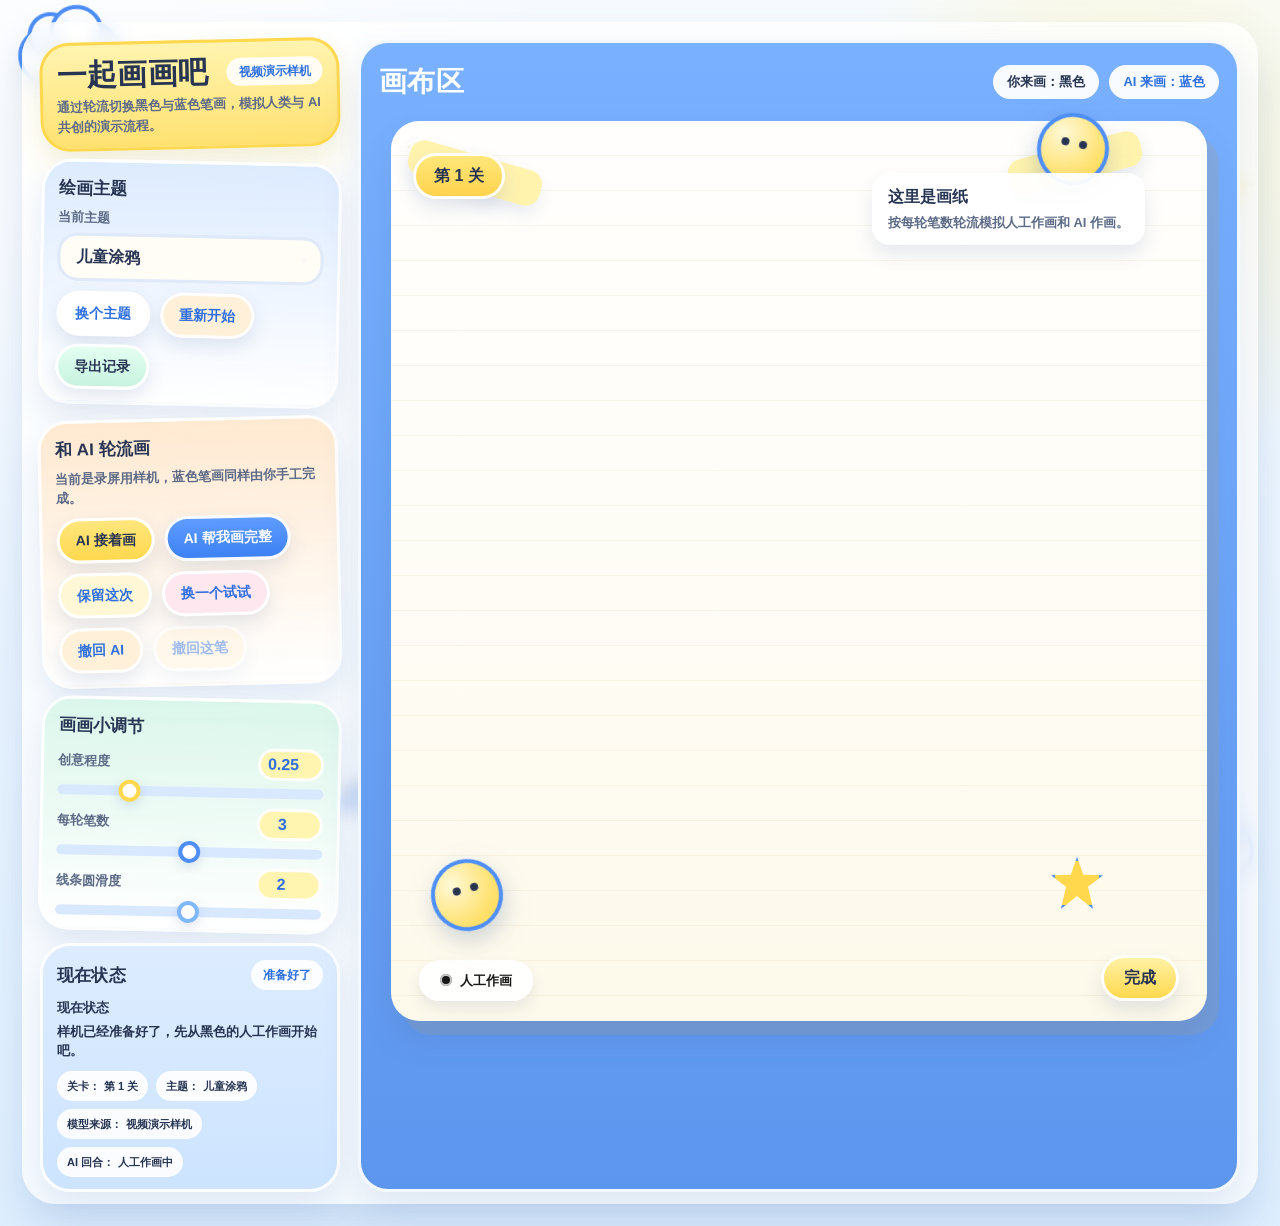
==== index.html @ 6342ae4b "Prepare video demo prototype for Render deploy" ====
<!-- Copyright 2018 Google Inc. All Rights Reserved.
Licensed under the Apache License, Version 2.0 (the "License");
you may not use this file except in compliance with the License.
You may obtain a copy of the License at
    http://www.apache.org/licenses/LICENSE-2.0
Unless required by applicable law or agreed to in writing, software
distributed under the License is distributed on an "AS IS" BASIS,
WITHOUT WARRANTIES OR CONDITIONS OF ANY KIND, either express or implied.
See the License for the specific language governing permissions and
limitations under the License.
==============================================================================-->
<!DOCTYPE html>
<html>
  <head>
    <meta charset="utf-8">
    <meta http-equiv="X-UA-Compatible" content="IE=edge,chrome=1">
    <meta name="viewport" content="width=device-width, minimum-scale=1.0, initial-scale=1, user-scalable=yes">
    <meta http-equiv="Cache-Control" content="no-cache, no-store, must-revalidate">
    <meta http-equiv="Pragma" content="no-cache">
    <meta http-equiv="Expires" content="0">
    <link rel="stylesheet" href="./style.css?v=20260616-4">
    <title>一起画画吧</title>
  </head>
  <body>
    <div class="page-decor decor-cloud decor-cloud-left"></div>
    <div class="page-decor decor-cloud decor-cloud-right"></div>
    <div class="page-decor decor-star decor-star-top"></div>
    <div class="page-decor decor-star decor-star-right"></div>
    <div class="page-decor decor-rainbow"></div>
    <div class="page-decor decor-crayon"></div>

    <div class="app-shell">
      <aside class="sidebar">
        <section class="card hero-card tilt-left">
          <div class="hero-card-top">
            <h1>一起画画吧</h1>
            <span class="hero-pill">视频演示样机</span>
          </div>
          <p>通过轮流切换黑色与蓝色笔画，模拟人类与 AI 共创的演示流程。</p>
        </section>

        <section class="card panel-card panel-blue tilt-right">
          <h2>绘画主题</h2>
          <label class="control-group control-block">
            <span class="control-label">当前主题</span>
            <div class="select-shell">
              <select id="selectModels"></select>
            </div>
          </label>
          <div class="button-row">
            <button id="btnRandom">换个主题</button>
            <button id="btnClear">重新开始</button>
          </div>
          <div class="button-row button-row-single">
            <button id="btnExport">导出记录</button>
          </div>
        </section>

        <section class="card panel-card panel-peach tilt-left">
          <h2>和 AI 轮流画</h2>
          <p class="panel-help">当前是录屏用样机，蓝色笔画同样由你手工完成。</p>
          <div class="button-row">
            <button id="btnGenerateAI">AI 接着画</button>
            <button id="btnGenerateFullAI">AI 帮我画完整</button>
          </div>
          <div class="button-row">
            <button id="btnKeepAI">保留这次</button>
            <button id="btnRetryAI">换一个试试</button>
          </div>
          <div class="button-row">
            <button id="btnUndoAI">撤回 AI</button>
            <button id="btnUndoUser">撤回这笔</button>
          </div>
        </section>

        <section class="card panel-card panel-mint tilt-right">
          <h2>画画小调节</h2>
          <div class="controls slider-stack">
            <label class="control-group control-slider">
              <div class="slider-head">
                <span class="control-label">创意程度</span>
                <input id="valueTemperature" type="number" min="0" max="1" step="0.05">
              </div>
              <input id="inputTemperature" type="range" min="0" max="1" step="0.05">
            </label>

            <label class="control-group control-slider">
              <div class="slider-head">
                <span class="control-label">每轮笔数</span>
                <input id="valueAIStrokeCount" type="number" min="1" max="5" step="1">
              </div>
              <input id="inputAIStrokeCount" type="range" min="1" max="5" step="1">
            </label>

            <label class="control-group control-slider">
              <div class="slider-head">
                <span class="control-label">线条圆滑度</span>
                <input id="valueSmoothingLevel" type="number" min="0" max="4" step="1">
              </div>
              <input id="inputSmoothingLevel" type="range" min="0" max="4" step="1">
            </label>
          </div>
        </section>

        <section class="card status-panel">
          <div class="status-top">
            <h2>现在状态</h2>
            <span class="status-badge" id="textLastAction">准备好了</span>
          </div>
          <div class="status-main">
            <div class="status-item">
              <strong>现在状态</strong>
              <span id="textStatusMessage">-</span>
            </div>
            <div class="status-tags">
              <div class="status-tag"><strong>关卡：</strong><span id="textLevelValue">第 1 关</span></div>
              <div class="status-tag"><strong>主题：</strong><span id="textModelName">-</span></div>
              <div class="status-tag"><strong>模型来源：</strong><span id="textModelSource">-</span></div>
              <div class="status-tag"><strong>AI 回合：</strong><span id="textRoundStatus">-</span></div>
            </div>
          </div>
        </section>
      </aside>

      <main class="stage">
        <div class="stage-card">
          <div class="stage-header">
            <h2>画布区</h2>
            <div class="legend-pills">
              <span class="legend-pill legend-user">你来画：黑色</span>
              <span class="legend-pill legend-ai">AI 来画：蓝色</span>
            </div>
          </div>

          <div class="sketch-board">
            <div class="paper-tape paper-tape-left"></div>
            <div class="paper-tape paper-tape-right"></div>
            <div class="level-badge" id="textBoardLevel">第 1 关</div>
            <div class="board-note">
              <strong>这里是画纸</strong>
              <span>按每轮笔数轮流模拟人工作画和 AI 作画。</span>
            </div>
            <div class="board-smile board-smile-top"></div>
            <div class="board-smile board-smile-bottom"></div>
            <div class="board-star board-star-bottom"></div>
            <div id="sketch">
              <canvas id="drawCanvas"></canvas>
              <div class="role-sticker role-human" id="roleSticker">人工作画</div>
              <button class="finish-sticker" id="btnFinish" type="button">完成</button>
              <div class="level-modal" id="levelModal" hidden>
                <div class="level-modal-backdrop" data-close-modal="true"></div>
                <div class="level-modal-card" role="dialog" aria-modal="true" aria-labelledby="levelModalTitle">
                  <div class="modal-star"></div>
                  <p class="level-modal-kicker">太棒啦</p>
                  <h3 id="levelModalTitle">可以进入下一关</h3>
                  <p class="level-modal-copy">这一关的共创演示已经完成，准备开启下一张画纸吧。</p>
                  <div class="level-modal-actions">
                    <button class="modal-secondary" id="btnCloseModal" type="button">再看一眼</button>
                    <button class="modal-primary" id="btnNextLevel" type="button">进入下一关</button>
                  </div>
                </div>
              </div>
            </div>
          </div>
        </div>
      </main>
    </div>
  </body>
  <script src="ui-demo.js"></script>
</html>
---- style.css ----
* {
  box-sizing: border-box;
}

:root {
  --bg-top: #f7fbff;
  --bg-bottom: #dff0ff;
  --ink: #273452;
  --muted: #5d6b87;
  --blue: #4d8ef7;
  --blue-deep: #2e6fde;
  --blue-soft: #dbeaff;
  --yellow: #ffd84e;
  --yellow-deep: #f7c52d;
  --yellow-soft: #fff4b7;
  --mint: #d9f6ea;
  --peach: #ffe7cd;
  --pink: #ffd9ef;
  --paper: #fffdf3;
  --paper-line: rgba(199, 171, 114, 0.16);
  --paper-dot: rgba(199, 171, 114, 0.18);
  --white: #ffffff;
  --shadow-soft: 0 18px 36px rgba(73, 104, 169, 0.14);
  --shadow-card: 0 14px 30px rgba(80, 110, 176, 0.14);
  --shadow-button: 0 8px 18px rgba(74, 99, 149, 0.14);
}

html,
body {
  min-height: 100%;
}

body {
  margin: 0;
  padding: 22px;
  overflow-x: hidden;
  color: var(--ink);
  background:
    radial-gradient(circle at 10% 10%, rgba(255, 255, 255, 0.9) 0%, transparent 28%),
    radial-gradient(circle at 88% 14%, rgba(255, 245, 189, 0.7) 0%, transparent 20%),
    linear-gradient(180deg, var(--bg-top) 0%, var(--bg-bottom) 100%);
  font: 400 16px/1.5 "Microsoft YaHei", "Noto Sans SC", "PingFang SC", "Segoe UI", sans-serif;
  -webkit-font-smoothing: antialiased;
  overscroll-behavior: none;
}

button,
select,
input {
  font: inherit;
}

button,
select,
input,
.role-sticker,
.finish-sticker {
  touch-action: manipulation;
}

.page-decor {
  position: fixed;
  z-index: 0;
  pointer-events: none;
}

.decor-cloud {
  width: 102px;
  height: 58px;
  border: 4px solid var(--blue);
  border-radius: 999px;
  background: rgba(255, 255, 255, 0.95);
  box-shadow: 0 12px 22px rgba(80, 110, 176, 0.1);
}

.decor-cloud::before,
.decor-cloud::after {
  content: "";
  position: absolute;
  border-radius: 999px;
  border: 4px solid var(--blue);
  background: rgba(255, 255, 255, 0.95);
}

.decor-cloud::before {
  left: 8px;
  top: -18px;
  width: 38px;
  height: 38px;
}

.decor-cloud::after {
  right: 10px;
  top: -22px;
  width: 46px;
  height: 46px;
}

.decor-cloud-left {
  top: 24px;
  left: 18px;
  transform: rotate(-7deg);
}

.decor-cloud-right {
  right: 26px;
  bottom: 24px;
  transform: rotate(9deg);
}

.decor-star,
.board-star {
  width: 52px;
  height: 52px;
  border: 4px solid var(--blue);
  background: var(--yellow);
  clip-path: polygon(50% 0%, 62% 34%, 100% 35%, 71% 57%, 81% 100%, 50% 75%, 19% 100%, 29% 57%, 0% 35%, 38% 34%);
}

.decor-star-top {
  top: 110px;
  left: 430px;
  transform: rotate(-12deg);
}

.decor-star-right {
  top: 160px;
  right: 28px;
  transform: rotate(14deg);
}

.decor-rainbow {
  right: 116px;
  bottom: 36px;
  width: 90px;
  height: 46px;
  border-top: 9px solid var(--blue);
  border-left: 9px solid transparent;
  border-right: 9px solid transparent;
  border-radius: 90px 90px 0 0;
}

.decor-rainbow::before,
.decor-rainbow::after {
  content: "";
  position: absolute;
  border-radius: 90px 90px 0 0;
}

.decor-rainbow::before {
  top: 8px;
  left: 8px;
  right: 8px;
  height: 24px;
  border-top: 9px solid var(--yellow);
}

.decor-rainbow::after {
  top: 18px;
  left: 18px;
  right: 18px;
  height: 16px;
  border-top: 9px solid #ffb7d8;
}

.decor-crayon {
  left: 340px;
  bottom: 98px;
  width: 104px;
  height: 30px;
  border: 3px solid var(--ink);
  border-radius: 18px;
  background: linear-gradient(90deg, #4d8ef7 0 76%, #86b4ff 76% 100%);
  transform: rotate(-16deg);
}

.decor-crayon::before {
  content: "";
  position: absolute;
  left: -18px;
  top: 4px;
  border-top: 11px solid transparent;
  border-bottom: 11px solid transparent;
  border-right: 18px solid var(--blue);
}

.decor-crayon::after {
  content: "";
  position: absolute;
  right: 14px;
  top: 4px;
  bottom: 4px;
  width: 16px;
  border-left: 3px solid rgba(255, 255, 255, 0.5);
  border-right: 3px solid rgba(255, 255, 255, 0.5);
}

.app-shell {
  position: relative;
  z-index: 1;
  display: flex;
  gap: 18px;
  align-items: stretch;
  max-width: 1600px;
  margin: 0 auto;
  padding: 18px 18px 12px;
  border-radius: 34px;
  background: rgba(255, 255, 255, 0.74);
  box-shadow: 0 24px 48px rgba(75, 108, 175, 0.16);
  backdrop-filter: blur(8px);
}

.sidebar {
  width: 300px;
  flex: 0 0 300px;
  display: flex;
  flex-direction: column;
  gap: 12px;
  align-self: stretch;
}

.stage {
  flex: 1 1 auto;
  min-width: 0;
  display: flex;
  align-self: stretch;
}

.card,
.stage-card {
  position: relative;
  overflow: visible;
  border-radius: 30px;
  border: 3px solid rgba(255, 255, 255, 0.92);
  box-shadow: var(--shadow-card);
}

.card {
  padding: 14px 14px 12px;
}

.tilt-left {
  transform: rotate(-1.3deg);
}

.tilt-right {
  transform: rotate(1.2deg);
}

.hero-card {
  background: linear-gradient(180deg, #fff4b0 0%, #ffe170 100%);
  border-color: rgba(255, 216, 78, 0.96);
  box-shadow:
    0 18px 34px rgba(255, 216, 78, 0.2),
    0 8px 18px rgba(77, 142, 247, 0.08);
}

.hero-card-top {
  display: flex;
  align-items: center;
  justify-content: space-between;
  gap: 12px;
}

.hero-card h1,
.panel-card h2,
.status-panel h2,
.stage-header h2 {
  margin: 0;
  font-weight: 900;
  letter-spacing: 0.01em;
}

.hero-card h1 {
  font-size: 30px;
  line-height: 1.08;
}

.hero-card p,
.panel-help {
  margin: 6px 0 0;
  color: var(--muted);
  font-weight: 700;
  font-size: 13px;
}

.hero-pill,
.status-badge,
.legend-pill,
.board-footer-pill,
.status-tag {
  display: inline-flex;
  align-items: center;
  justify-content: center;
  border-radius: 999px;
  font-weight: 800;
}

.hero-pill {
  min-height: 28px;
  padding: 4px 12px;
  background: rgba(255, 255, 255, 0.88);
  color: var(--blue-deep);
  font-size: 12px;
}

.panel-card {
  background: rgba(255, 255, 255, 0.97);
}

.panel-blue {
  background: linear-gradient(180deg, rgba(219, 234, 255, 0.95) 0%, rgba(255, 255, 255, 0.96) 100%);
}

.panel-peach {
  background: linear-gradient(180deg, rgba(255, 231, 205, 0.92) 0%, rgba(255, 255, 255, 0.97) 100%);
}

.panel-mint {
  background: linear-gradient(180deg, rgba(217, 246, 234, 0.94) 0%, rgba(255, 255, 255, 0.97) 100%);
}

.panel-card h2,
.status-panel h2 {
  font-size: 17px;
}

.control-group {
  display: flex;
  flex-direction: column;
  gap: 6px;
}

.control-block {
  margin-top: 6px;
}

.control-label {
  color: var(--muted);
  font-size: 13px;
  font-weight: 800;
}

.select-shell {
  position: relative;
}

.select-shell::after {
  content: "▾";
  position: absolute;
  right: 16px;
  top: 50%;
  transform: translateY(-50%);
  color: var(--blue-deep);
  font-size: 14px;
  font-weight: 900;
  pointer-events: none;
}

.sidebar button,
.sidebar select,
.sidebar input,
.sidebar label {
  position: relative;
  z-index: 2;
}

select {
  width: 100%;
  height: 48px;
  padding: 0 44px 0 16px;
  border: 3px solid rgba(77, 142, 247, 0.18);
  border-radius: 20px;
  outline: none;
  appearance: none;
  background: rgba(255, 253, 246, 0.98);
  color: var(--ink);
  font-weight: 800;
}

.button-row {
  display: flex;
  flex-wrap: wrap;
  gap: 10px;
  margin-top: 10px;
}

.button-row-single {
  margin-top: 8px;
}

button {
  min-height: 42px;
  padding: 9px 16px;
  border: 3px solid rgba(255, 255, 255, 0.96);
  border-radius: 999px;
  background: var(--white);
  color: var(--blue-deep);
  font-size: 14px;
  font-weight: 900;
  cursor: pointer;
  box-shadow: var(--shadow-button);
  transition: transform 0.14s ease, box-shadow 0.14s ease, background 0.14s ease;
}

button:hover:not([disabled]) {
  transform: translateY(-2px) scale(1.015);
}

button:active:not([disabled]) {
  transform: translateY(1px) scale(0.995);
}

button[disabled] {
  opacity: 0.46;
  cursor: not-allowed;
}

#btnGenerateAI {
  background: linear-gradient(180deg, #ffe67d 0%, #ffd84e 100%);
  color: var(--ink);
}

#btnGenerateFullAI {
  background: linear-gradient(180deg, #5f9cff 0%, #3d81f3 100%);
  color: var(--white);
}

#btnKeepAI {
  background: #fff7d5;
}

#btnRetryAI {
  background: #ffe7ef;
}

#btnUndoAI,
#btnUndoUser,
#btnClear {
  background: #fff1d9;
}

#btnExport {
  background: linear-gradient(180deg, #e3fff1 0%, #c8f2df 100%);
  color: var(--ink);
}

.slider-stack {
  display: flex;
  flex-direction: column;
  gap: 10px;
  margin-top: 6px;
}

.control-slider {
  gap: 8px;
}

.slider-head {
  display: flex;
  align-items: center;
  justify-content: space-between;
  gap: 10px;
}

.slider-head input[type="number"] {
  width: 66px;
  height: 32px;
  border: 3px solid rgba(255, 255, 255, 0.95);
  border-radius: 999px;
  background: #fff4b0;
  color: var(--blue-deep);
  text-align: center;
  font-weight: 900;
  outline: none;
}

input[type="range"] {
  width: 100%;
  height: 10px;
  margin: 0;
  outline: none;
  appearance: none;
  border-radius: 999px;
  background: #d8e9ff;
}

input[type="range"]::-webkit-slider-thumb {
  appearance: none;
  width: 22px;
  height: 22px;
  border: 4px solid var(--yellow);
  border-radius: 50%;
  background: var(--white);
  box-shadow: 0 4px 12px rgba(75, 102, 159, 0.18);
}

#inputAIStrokeCount::-webkit-slider-thumb {
  border-color: var(--blue);
}

#inputSmoothingLevel::-webkit-slider-thumb {
  border-color: #7fb8ff;
}

.status-panel {
  flex: 1 1 auto;
  display: flex;
  flex-direction: column;
  justify-content: flex-start;
  background: linear-gradient(180deg, #ddecff 0%, #cde4ff 100%);
}

.status-panel.card {
  margin-top: auto;
}

.status-top {
  display: flex;
  align-items: center;
  justify-content: space-between;
  gap: 8px;
}

.status-badge {
  min-height: 30px;
  padding: 5px 12px;
  background: rgba(255, 255, 255, 0.9);
  color: var(--blue-deep);
  font-size: 12px;
}

.status-main {
  margin-top: 8px;
}

.status-item {
  display: flex;
  flex-direction: column;
  gap: 4px;
  font-size: 13px;
}

.status-item span {
  font-weight: 800;
}

.status-tags {
  display: flex;
  flex-wrap: wrap;
  gap: 8px;
  margin-top: 10px;
}

.status-tag {
  min-height: 30px;
  padding: 6px 10px;
  gap: 4px;
  background: rgba(255, 255, 255, 0.9);
  font-size: 11px;
  color: var(--ink);
}

.stage-card {
  flex: 1 1 auto;
  height: 100%;
  min-height: 0;
  padding: 18px 18px 16px;
  background: linear-gradient(180deg, #79b0ff 0%, #5d96ee 100%);
  box-shadow: var(--shadow-soft);
}

.stage-header {
  display: flex;
  align-items: center;
  justify-content: space-between;
  gap: 16px;
  margin-bottom: 10px;
  color: var(--white);
}

.stage-header h2 {
  font-size: 28px;
}

.legend-pills {
  display: flex;
  flex-wrap: wrap;
  justify-content: flex-end;
  gap: 10px;
}

.legend-pill {
  min-height: 34px;
  padding: 7px 14px;
  background: rgba(255, 255, 255, 0.95);
  color: var(--ink);
  font-size: 13px;
}

.legend-ai {
  color: var(--blue-deep);
}

.sketch-board {
  position: relative;
  min-height: 0;
  border-radius: 30px;
}

.paper-tape {
  position: absolute;
  z-index: 3;
  width: 136px;
  height: 36px;
  border-radius: 14px;
  background: rgba(255, 242, 168, 0.92);
  box-shadow: 0 8px 16px rgba(75, 102, 159, 0.12);
}

.paper-tape-left {
  left: 28px;
  top: 34px;
  transform: rotate(16deg);
}

.paper-tape-right {
  right: 76px;
  top: 24px;
  transform: rotate(-15deg);
}

.board-note {
  position: absolute;
  top: 52px;
  right: 74px;
  z-index: 4;
  display: flex;
  flex-direction: column;
  gap: 4px;
  padding: 12px 16px;
  border-radius: 18px;
  background: rgba(255, 255, 255, 0.94);
  box-shadow: 0 10px 18px rgba(71, 96, 149, 0.13);
}

.board-note strong {
  font-size: 16px;
}

.board-note span {
  color: var(--muted);
  font-size: 13px;
  font-weight: 700;
}

.board-smile {
  position: absolute;
  z-index: 3;
  width: 72px;
  height: 72px;
  border: 4px solid var(--blue);
  border-radius: 50%;
  background: radial-gradient(circle at 30% 28%, #fff9d7 0%, #ffe16f 66%, #ffd84e 100%);
  box-shadow: 0 10px 18px rgba(71, 96, 149, 0.14);
  filter: drop-shadow(0 8px 14px rgba(74, 99, 149, 0.12));
  pointer-events: none;
}

.board-smile::before,
.board-smile::after {
  content: "";
  position: absolute;
  top: 22px;
  width: 8px;
  height: 8px;
  border-radius: 50%;
  background: var(--ink);
}

.board-smile::before {
  left: 19px;
}

.board-smile::after {
  right: 19px;
}

.board-smile-top {
  top: -8px;
  right: 110px;
  transform: rotate(12deg);
}

.board-smile-bottom {
  left: 52px;
  bottom: 90px;
  transform: rotate(-15deg);
}

.board-smile-top::selection,
.board-smile-bottom::selection {
  background: transparent;
}

.board-star-bottom {
  position: absolute;
  right: 116px;
  bottom: 112px;
  z-index: 3;
  filter: drop-shadow(0 8px 14px rgba(74, 99, 149, 0.12));
}

.level-badge,
.role-sticker,
.finish-sticker,
.level-modal-kicker {
  display: inline-flex;
  align-items: center;
  justify-content: center;
  border-radius: 999px;
  font-weight: 900;
}

.level-badge {
  position: absolute;
  top: 32px;
  left: 34px;
  z-index: 4;
  min-height: 42px;
  padding: 8px 18px;
  border: 3px solid rgba(255, 255, 255, 0.96);
  background: linear-gradient(180deg, #ffe77a 0%, #ffd34d 100%);
  color: var(--ink);
  box-shadow: 0 10px 18px rgba(71, 96, 149, 0.13);
}

#sketch {
  position: relative;
  z-index: 2;
  width: calc(100% - 24px);
  max-width: 1160px;
  height: 900px;
  margin: 18px auto 0;
  overflow: hidden;
  border-radius: 28px;
  background:
    linear-gradient(180deg, rgba(255, 255, 255, 0.72) 0%, rgba(255, 255, 255, 0.5) 100%),
    linear-gradient(180deg, #fffdf7 0%, #fbf3d5 100%);
  box-shadow:
    12px 14px 0 rgba(183, 157, 107, 0.18),
    0 18px 32px rgba(74, 99, 149, 0.14);
}

#sketch::before {
  content: "";
  position: absolute;
  inset: 0;
  pointer-events: none;
  background:
    radial-gradient(circle at 18px 26px, var(--paper-dot) 0 1px, transparent 2px),
    radial-gradient(circle at 52px 46px, var(--paper-dot) 0 1px, transparent 2px),
    repeating-linear-gradient(180deg, transparent 0 34px, var(--paper-line) 34px 35px);
  opacity: 0.65;
}

#sketch canvas {
  display: block;
  width: 100% !important;
  height: 100% !important;
  border-radius: 28px;
  touch-action: none;
  -webkit-user-select: none;
  user-select: none;
  -webkit-touch-callout: none;
}

.role-sticker {
  position: absolute;
  left: 28px;
  bottom: 20px;
  z-index: 3;
  min-height: 36px;
  padding: 8px 18px;
  border: 3px solid rgba(255, 255, 255, 0.96);
  background: rgba(255, 255, 255, 0.92);
  color: var(--ink);
  font-size: 13px;
  box-shadow: 0 8px 14px rgba(71, 96, 149, 0.11);
}

.role-sticker::before {
  content: "";
  width: 12px;
  height: 12px;
  margin-right: 8px;
  border-radius: 50%;
  background: currentColor;
  box-shadow: inset 0 0 0 2px rgba(255, 255, 255, 0.76);
}

.role-human {
  background: rgba(255, 255, 255, 0.92);
  color: #171717;
}

.role-ai {
  background: rgba(225, 238, 255, 0.96);
  color: #3972ff;
}

.finish-sticker {
  position: absolute;
  right: 28px;
  bottom: 20px;
  z-index: 3;
  min-height: 44px;
  padding: 8px 20px;
  border: 3px solid rgba(255, 255, 255, 0.96);
  background: linear-gradient(180deg, #fff2a5 0%, #ffd84e 100%);
  color: var(--ink);
  font-size: 16px;
  box-shadow: 0 10px 18px rgba(71, 96, 149, 0.14);
}

.finish-sticker:hover:not([disabled]) {
  transform: translateY(-2px) rotate(-1deg);
}

.level-modal[hidden] {
  display: none;
}

.level-modal {
  position: absolute;
  inset: 0;
  z-index: 6;
}

.level-modal-backdrop {
  position: absolute;
  inset: 0;
  background: rgba(39, 52, 82, 0.22);
  backdrop-filter: blur(4px);
}

.level-modal-card {
  position: absolute;
  top: 50%;
  left: 50%;
  width: min(460px, calc(100% - 36px));
  padding: 26px 24px 22px;
  border: 4px solid rgba(255, 255, 255, 0.98);
  border-radius: 34px;
  background:
    radial-gradient(circle at top left, rgba(255, 255, 255, 0.85) 0%, transparent 28%),
    linear-gradient(180deg, #fff8cf 0%, #ffe6b7 100%);
  box-shadow: 0 28px 48px rgba(39, 52, 82, 0.24);
  transform: translate(-50%, -50%) rotate(-1deg);
  text-align: center;
}

.modal-star {
  position: absolute;
  top: -22px;
  right: 24px;
  width: 54px;
  height: 54px;
  border: 4px solid var(--blue);
  background: var(--yellow);
  clip-path: polygon(50% 0%, 62% 34%, 100% 35%, 71% 57%, 81% 100%, 50% 75%, 19% 100%, 29% 57%, 0% 35%, 38% 34%);
  transform: rotate(14deg);
}

.level-modal-kicker {
  min-height: 32px;
  padding: 4px 14px;
  margin: 0 auto 10px;
  background: rgba(255, 255, 255, 0.92);
  color: var(--blue-deep);
  font-size: 13px;
}

.level-modal-card h3 {
  margin: 0;
  font-size: 34px;
  line-height: 1.08;
}

.level-modal-copy {
  margin: 12px 0 0;
  color: var(--muted);
  font-size: 15px;
  font-weight: 700;
}

.level-modal-actions {
  display: flex;
  justify-content: center;
  gap: 12px;
  margin-top: 18px;
}

.modal-primary {
  background: linear-gradient(180deg, #5f9cff 0%, #3d81f3 100%);
  color: var(--white);
}

.modal-secondary {
  background: rgba(255, 255, 255, 0.94);
  color: var(--ink);
}

@media (pointer: coarse) {
  body {
    padding: 18px;
  }

  .app-shell {
    padding: 20px 20px 16px;
  }

  button {
    min-height: 52px;
    padding: 12px 18px;
    font-size: 16px;
  }

  select {
    height: 56px;
    padding-inline: 18px 50px;
    font-size: 16px;
  }

  .slider-head input[type="number"] {
    width: 78px;
    height: 40px;
    font-size: 16px;
  }

  input[type="range"] {
    height: 14px;
  }

  input[type="range"]::-webkit-slider-thumb {
    width: 28px;
    height: 28px;
  }

  .control-label,
  .panel-help,
  .status-item,
  .legend-pill,
  .role-sticker,
  .finish-sticker {
    font-size: 15px;
  }

  .role-sticker {
    min-height: 44px;
    padding: 10px 20px;
  }

  .finish-sticker {
    min-height: 52px;
    padding: 10px 24px;
    font-size: 18px;
  }

  .level-modal-actions button {
    min-height: 52px;
  }
}

select:focus-visible,
button:focus-visible,
input:focus-visible {
  outline: 3px solid rgba(255, 216, 78, 0.95);
  outline-offset: 2px;
}

@media (max-width: 1220px) {
  .app-shell {
    flex-direction: column;
    min-height: auto;
  }

  .sidebar {
    width: 100%;
    flex-basis: auto;
  }

  .stage-card {
    min-height: 760px;
  }

  .stage-header {
    flex-direction: column;
    align-items: flex-start;
  }

  .board-note {
    right: 30px;
  }

  #sketch {
    width: 100%;
    height: 68vw;
    max-height: 760px;
  }
}

@media (max-width: 1220px) and (min-width: 900px) and (orientation: landscape) {
  body {
    padding: 12px;
  }

  .app-shell {
    flex-direction: row;
    align-items: stretch;
    gap: 14px;
    padding: 14px;
    min-height: calc(100vh - 24px);
  }

  .sidebar {
    width: 292px;
    flex: 0 0 292px;
    gap: 10px;
  }

  .card {
    padding: 12px 12px 10px;
  }

  .hero-card h1 {
    font-size: 26px;
  }

  .panel-card h2,
  .status-panel h2 {
    font-size: 16px;
  }

  .status-tags {
    gap: 6px;
  }

  .status-tag {
    min-height: 28px;
    padding: 5px 8px;
  }

  .stage {
    min-width: 0;
  }

  .stage-card {
    min-height: 0;
    height: 100%;
    padding: 14px 14px 12px;
  }

  .stage-header {
    flex-direction: row;
    align-items: center;
    margin-bottom: 8px;
  }

  .stage-header h2 {
    font-size: 24px;
  }

  .legend-pills {
    gap: 8px;
  }

  .legend-pill {
    min-height: 30px;
    padding: 6px 12px;
    font-size: 12px;
  }

  .board-note {
    right: 26px;
    top: 46px;
    max-width: 240px;
  }

  #sketch {
    width: 100%;
    height: min(70vh, 760px);
    min-height: 520px;
    margin-top: 12px;
  }

  .role-sticker {
    left: 18px;
    bottom: 16px;
  }

  .finish-sticker {
    right: 18px;
    bottom: 16px;
  }
}

@media (max-width: 820px) {
  body {
    padding: 14px;
  }

  .app-shell {
    padding: 18px;
    border-radius: 28px;
  }

  .card,
  .stage-card {
    border-radius: 28px;
  }

  .button-row {
    flex-direction: column;
  }

  button {
    width: 100%;
  }

  .board-note,
  .board-smile,
  .board-star-bottom,
  .level-badge {
    display: none;
  }

  .role-sticker,
  .finish-sticker {
    bottom: 14px;
  }

  .role-sticker {
    left: 14px;
    padding-inline: 14px;
  }

  .finish-sticker {
    right: 14px;
    min-height: 40px;
    padding-inline: 16px;
  }

  .level-modal-card {
    width: min(420px, calc(100% - 24px));
    padding: 22px 18px 18px;
    transform: translate(-50%, -50%);
  }

  .level-modal-card h3 {
    font-size: 28px;
  }

  .level-modal-actions {
    flex-direction: column;
  }

  #sketch {
    min-height: 520px;
    height: 62vw;
    margin-top: 34px;
    width: 100%;
  }
}
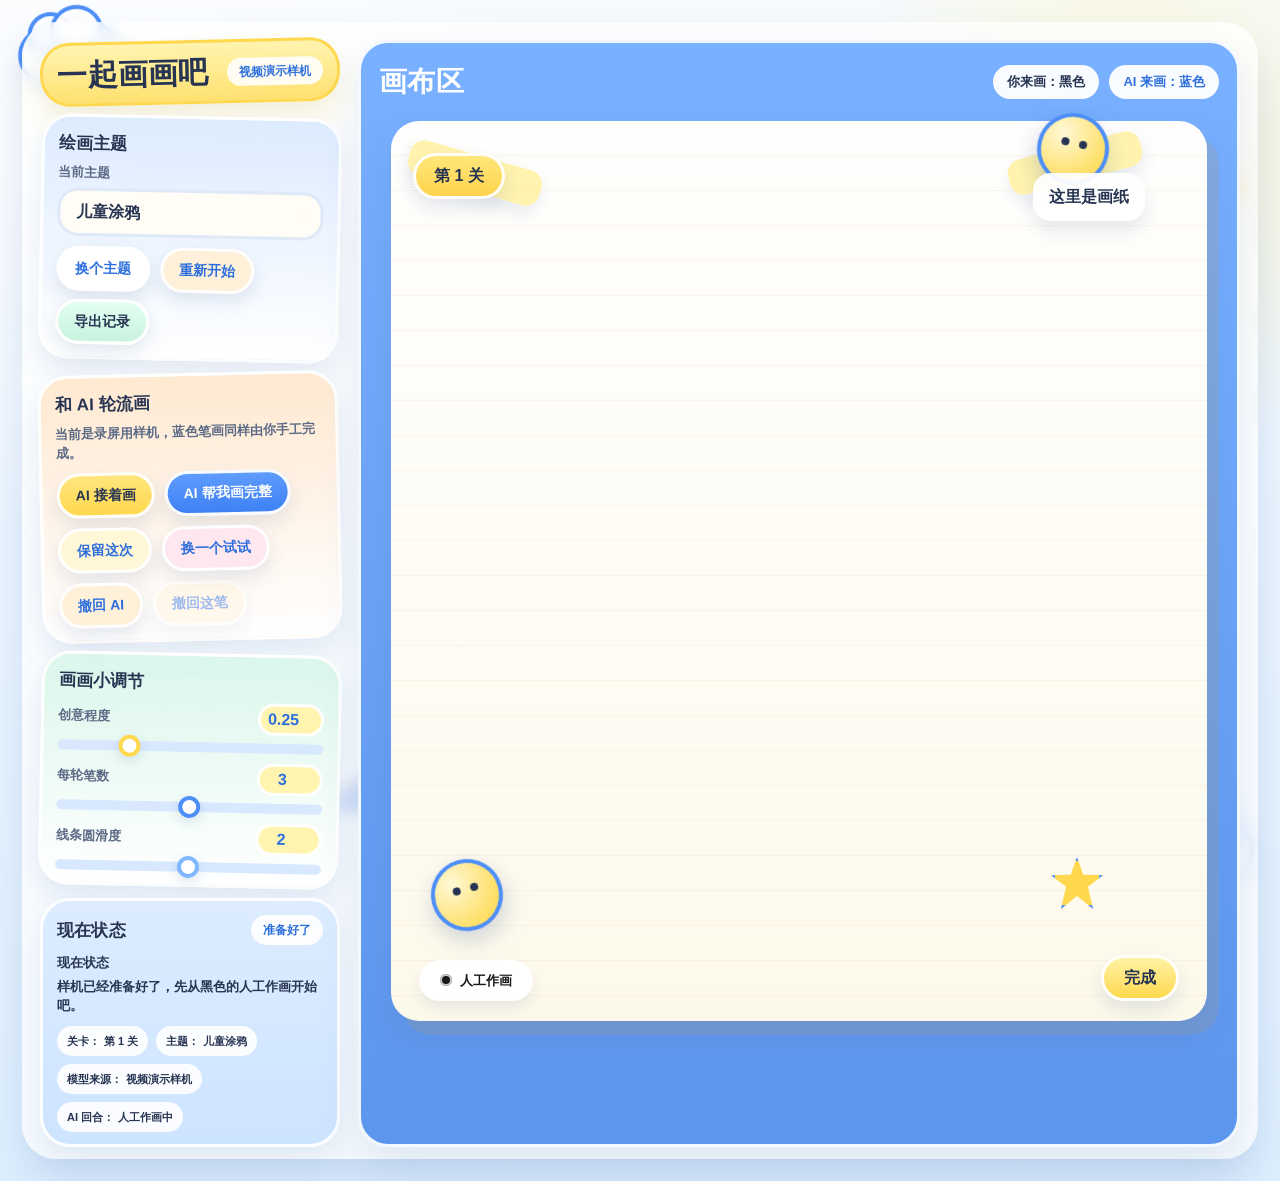
==== commit 6702d5b8: "Remove extra demo helper copy" ====
--- a/index.html
+++ b/index.html
@@ -36,7 +36,6 @@
             <h1>一起画画吧</h1>
             <span class="hero-pill">视频演示样机</span>
           </div>
-          <p>通过轮流切换黑色与蓝色笔画，模拟人类与 AI 共创的演示流程。</p>
         </section>
 
         <section class="card panel-card panel-blue tilt-right">
@@ -138,7 +137,6 @@
             <div class="level-badge" id="textBoardLevel">第 1 关</div>
             <div class="board-note">
               <strong>这里是画纸</strong>
-              <span>按每轮笔数轮流模拟人工作画和 AI 作画。</span>
             </div>
             <div class="board-smile board-smile-top"></div>
             <div class="board-smile board-smile-bottom"></div>
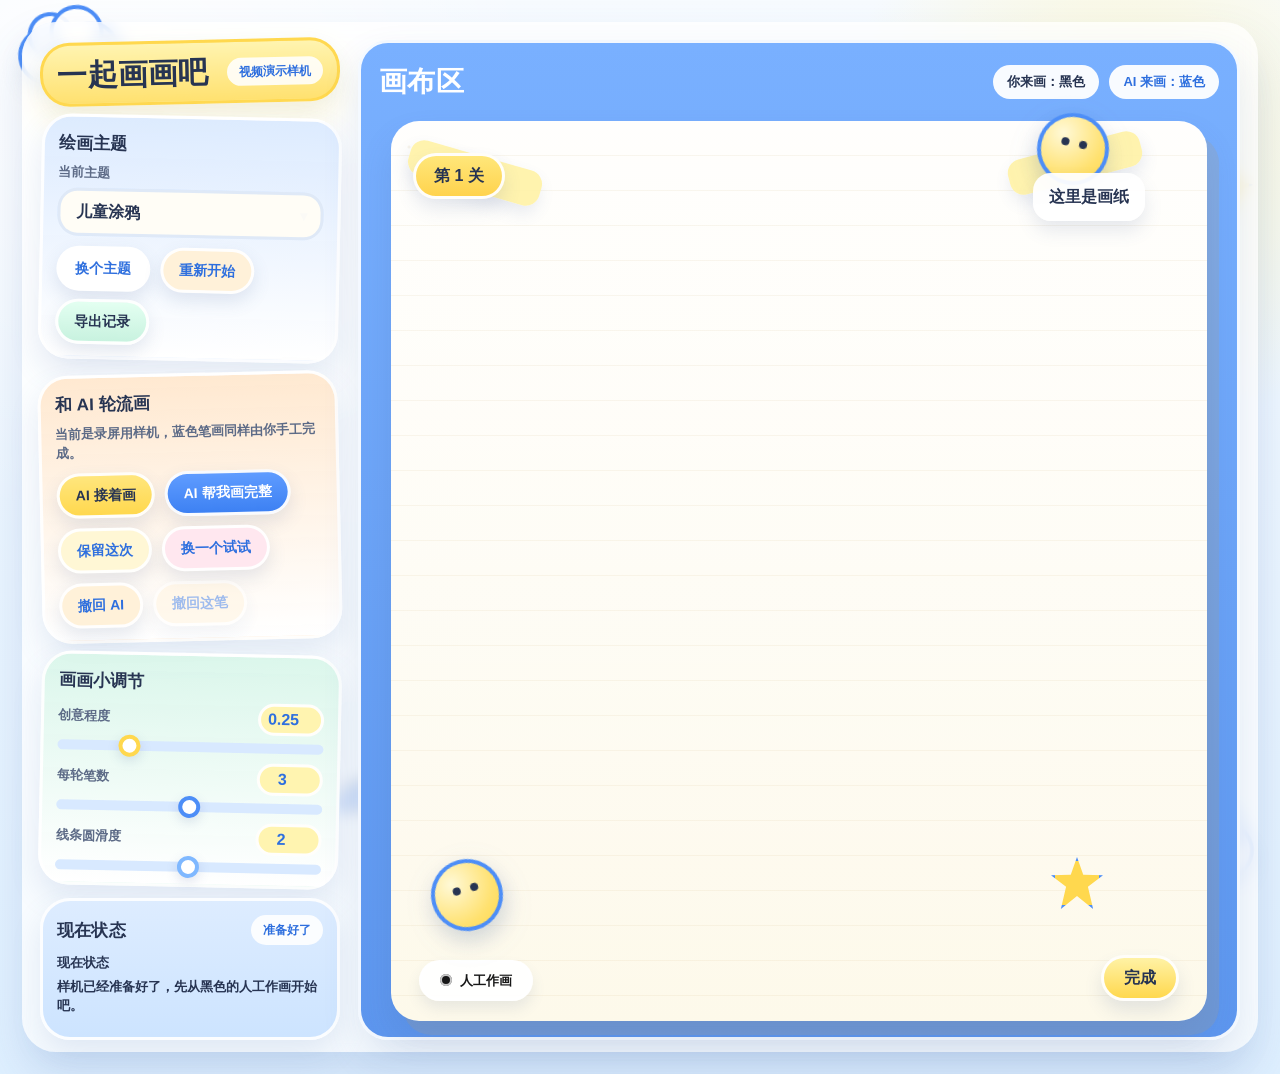
==== commit 6447b930: "Remove status tag pills from sidebar" ====
--- a/index.html
+++ b/index.html
@@ -111,12 +111,6 @@
               <strong>现在状态</strong>
               <span id="textStatusMessage">-</span>
             </div>
-            <div class="status-tags">
-              <div class="status-tag"><strong>关卡：</strong><span id="textLevelValue">第 1 关</span></div>
-              <div class="status-tag"><strong>主题：</strong><span id="textModelName">-</span></div>
-              <div class="status-tag"><strong>模型来源：</strong><span id="textModelSource">-</span></div>
-              <div class="status-tag"><strong>AI 回合：</strong><span id="textRoundStatus">-</span></div>
-            </div>
           </div>
         </section>
       </aside>
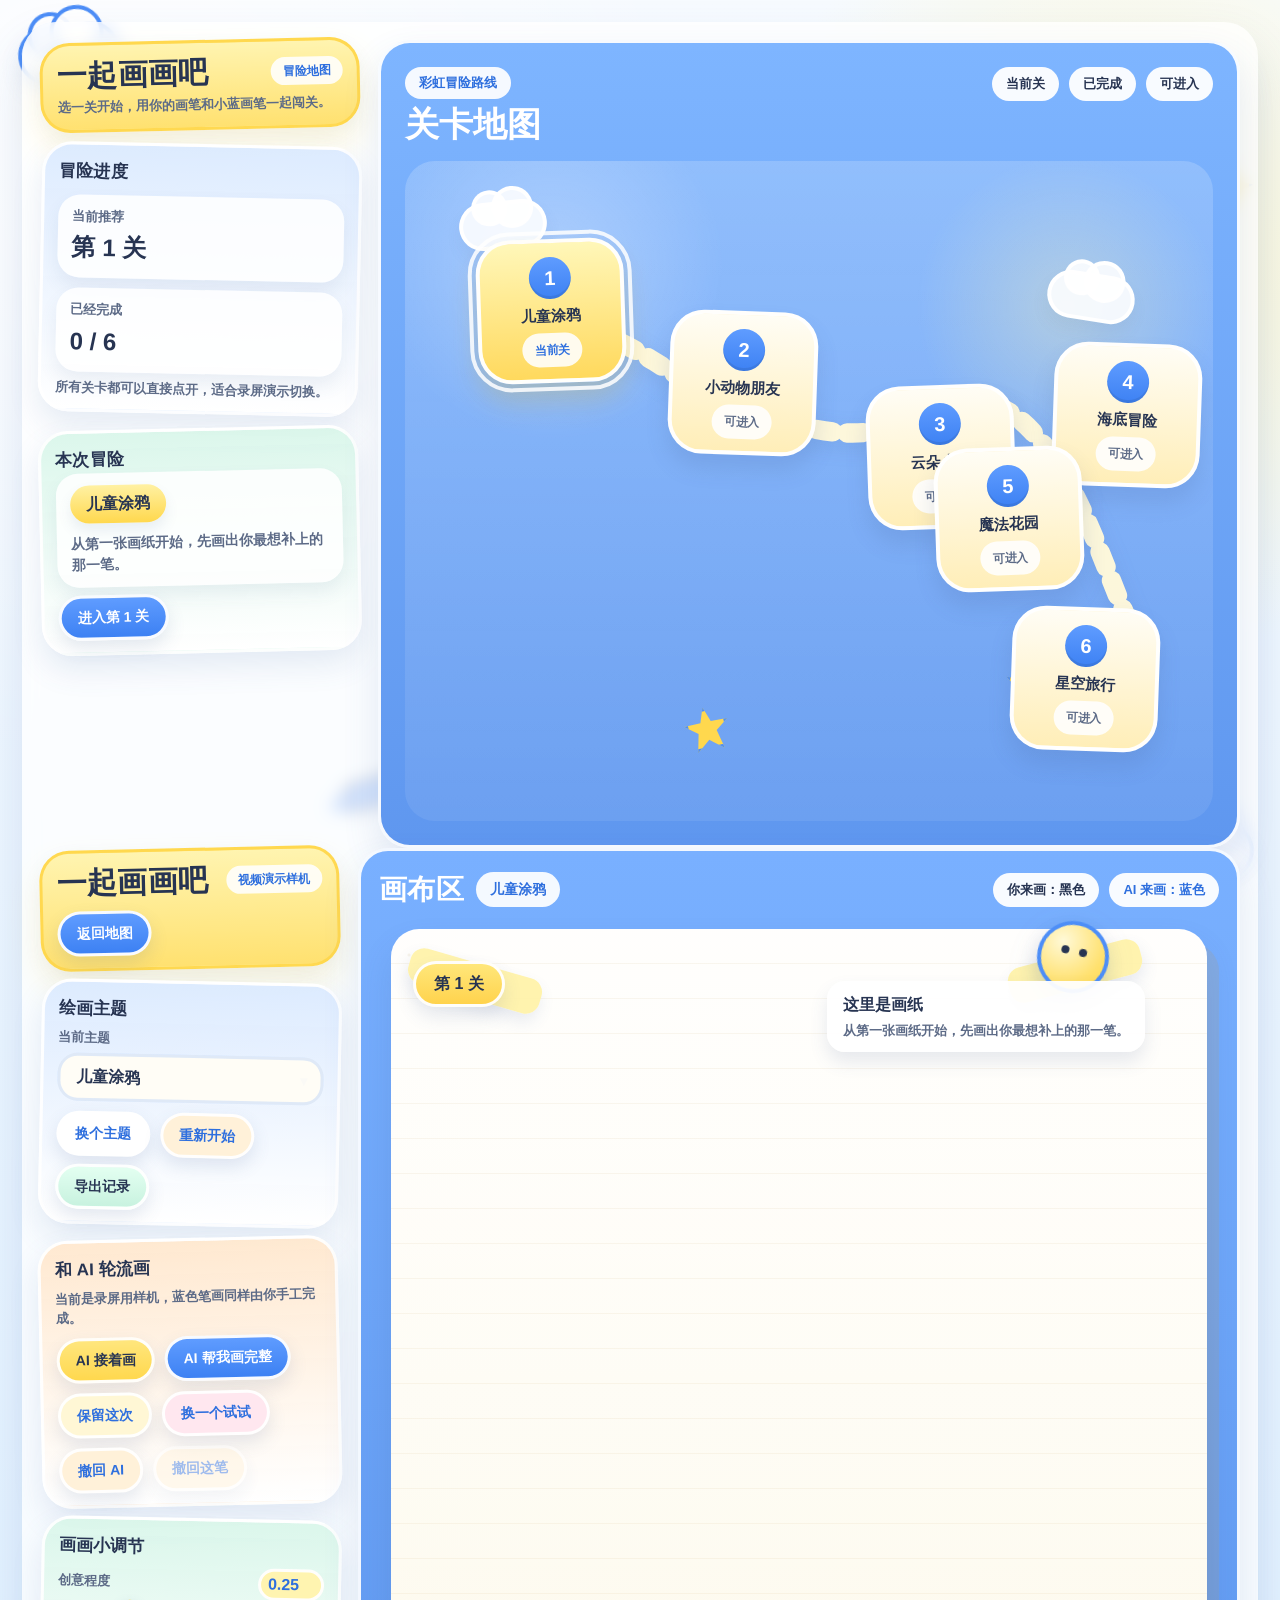
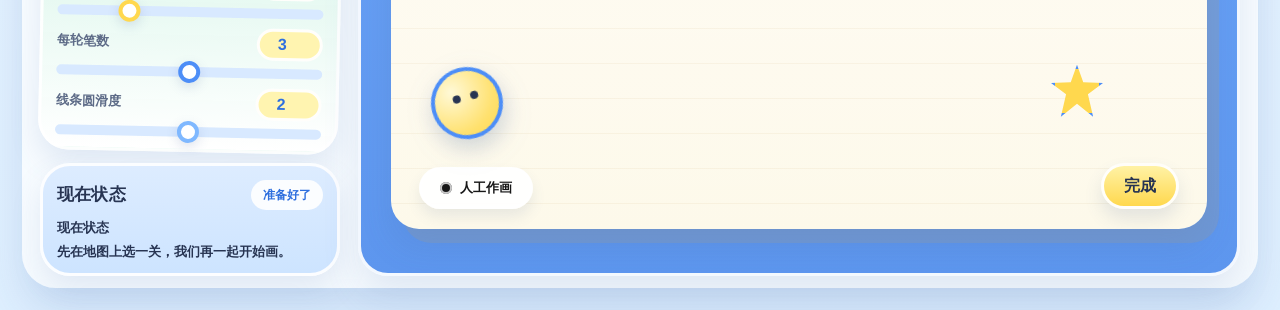
==== commit abd19ae4: "Add children level map screen" ====
--- a/index.html
+++ b/index.html
@@ -18,7 +18,7 @@
     <meta http-equiv="Cache-Control" content="no-cache, no-store, must-revalidate">
     <meta http-equiv="Pragma" content="no-cache">
     <meta http-equiv="Expires" content="0">
-    <link rel="stylesheet" href="./style.css?v=20260616-4">
+    <link rel="stylesheet" href="./style.css?v=20260629-map">
     <title>一起画画吧</title>
   </head>
   <body>
@@ -30,132 +30,238 @@
     <div class="page-decor decor-crayon"></div>
 
     <div class="app-shell">
-      <aside class="sidebar">
-        <section class="card hero-card tilt-left">
-          <div class="hero-card-top">
-            <h1>一起画画吧</h1>
-            <span class="hero-pill">视频演示样机</span>
+      <section class="map-screen" id="mapScreen">
+        <div class="map-shell">
+          <aside class="map-sidebar">
+            <section class="card hero-card tilt-left">
+              <div class="hero-card-top">
+                <h1>一起画画吧</h1>
+                <span class="hero-pill">冒险地图</span>
+              </div>
+              <p>选一关开始，用你的画笔和小蓝画笔一起闯关。</p>
+            </section>
+
+            <section class="card panel-card panel-blue tilt-right">
+              <h2>冒险进度</h2>
+              <div class="map-progress-stack">
+                <div class="map-progress-badge">
+                  <strong>当前推荐</strong>
+                  <span id="mapCurrentLevelLabel">第 1 关</span>
+                </div>
+                <div class="map-progress-badge">
+                  <strong>已经完成</strong>
+                  <span id="mapCompletedCount">0 / 6</span>
+                </div>
+              </div>
+              <p class="panel-help">所有关卡都可以直接点开，适合录屏演示切换。</p>
+            </section>
+
+            <section class="card panel-card panel-mint tilt-left">
+              <h2>本次冒险</h2>
+              <div class="map-current-card">
+                <div class="map-current-sticker" id="mapCurrentTheme">儿童涂鸦</div>
+                <p id="mapCurrentDescription">从第一张画纸开始，先画出你最想补上的那一笔。</p>
+              </div>
+              <div class="button-row button-row-single">
+                <button id="btnStartCurrentLevel">从当前关开始</button>
+              </div>
+            </section>
+          </aside>
+
+          <main class="map-stage">
+            <section class="map-board">
+              <div class="map-board-header">
+                <div class="map-board-title">
+                  <span class="map-title-pill">彩虹冒险路线</span>
+                  <h2>关卡地图</h2>
+                </div>
+                <div class="map-board-legend">
+                  <span class="legend-pill legend-map-current">当前关</span>
+                  <span class="legend-pill legend-map-done">已完成</span>
+                  <span class="legend-pill legend-map-free">可进入</span>
+                </div>
+              </div>
+
+              <div class="map-network">
+                <svg class="map-path" viewBox="0 0 1000 620" aria-hidden="true">
+                  <path d="M120 110 C230 80, 300 150, 360 180 S520 250, 585 235 S710 165, 775 235 S865 410, 910 505" />
+                </svg>
+
+                <div class="map-decoration map-decoration-cloud map-cloud-one"></div>
+                <div class="map-decoration map-decoration-cloud map-cloud-two"></div>
+                <div class="map-decoration map-decoration-star map-star-one"></div>
+                <div class="map-decoration map-decoration-star map-star-two"></div>
+
+                <button class="level-node level-node-1" type="button" data-level-id="1">
+                  <span class="level-node-num">1</span>
+                  <span class="level-node-title">儿童涂鸦</span>
+                </button>
+
+                <button class="level-node level-node-2" type="button" data-level-id="2">
+                  <span class="level-node-num">2</span>
+                  <span class="level-node-title">小动物朋友</span>
+                </button>
+
+                <button class="level-node level-node-3" type="button" data-level-id="3">
+                  <span class="level-node-num">3</span>
+                  <span class="level-node-title">云朵小镇</span>
+                </button>
+
+                <button class="level-node level-node-4" type="button" data-level-id="4">
+                  <span class="level-node-num">4</span>
+                  <span class="level-node-title">海底冒险</span>
+                </button>
+
+                <button class="level-node level-node-5" type="button" data-level-id="5">
+                  <span class="level-node-num">5</span>
+                  <span class="level-node-title">魔法花园</span>
+                </button>
+
+                <button class="level-node level-node-6" type="button" data-level-id="6">
+                  <span class="level-node-num">6</span>
+                  <span class="level-node-title">星空旅行</span>
+                </button>
+              </div>
+            </section>
+          </main>
+        </div>
+      </section>
+
+      <section class="level-screen" id="levelScreen" hidden>
+        <aside class="sidebar">
+          <section class="card hero-card tilt-left">
+            <div class="hero-card-top">
+              <h1>一起画画吧</h1>
+              <span class="hero-pill">视频演示样机</span>
+            </div>
+            <div class="button-row button-row-single hero-button-row">
+              <button id="btnBackToMap">返回地图</button>
+            </div>
+          </section>
+
+          <section class="card panel-card panel-blue tilt-right">
+            <h2>绘画主题</h2>
+            <label class="control-group control-block">
+              <span class="control-label">当前主题</span>
+              <div class="select-shell">
+                <select id="selectModels"></select>
+              </div>
+            </label>
+            <div class="button-row">
+              <button id="btnRandom">换个主题</button>
+              <button id="btnClear">重新开始</button>
+            </div>
+            <div class="button-row button-row-single">
+              <button id="btnExport">导出记录</button>
+            </div>
+          </section>
+
+          <section class="card panel-card panel-peach tilt-left">
+            <h2>和 AI 轮流画</h2>
+            <p class="panel-help">当前是录屏用样机，蓝色笔画同样由你手工完成。</p>
+            <div class="button-row">
+              <button id="btnGenerateAI">AI 接着画</button>
+              <button id="btnGenerateFullAI">AI 帮我画完整</button>
+            </div>
+            <div class="button-row">
+              <button id="btnKeepAI">保留这次</button>
+              <button id="btnRetryAI">换一个试试</button>
+            </div>
+            <div class="button-row">
+              <button id="btnUndoAI">撤回 AI</button>
+              <button id="btnUndoUser">撤回这笔</button>
+            </div>
+          </section>
+
+          <section class="card panel-card panel-mint tilt-right">
+            <h2>画画小调节</h2>
+            <div class="controls slider-stack">
+              <label class="control-group control-slider">
+                <div class="slider-head">
+                  <span class="control-label">创意程度</span>
+                  <input id="valueTemperature" type="number" min="0" max="1" step="0.05">
+                </div>
+                <input id="inputTemperature" type="range" min="0" max="1" step="0.05">
+              </label>
+
+              <label class="control-group control-slider">
+                <div class="slider-head">
+                  <span class="control-label">每轮笔数</span>
+                  <input id="valueAIStrokeCount" type="number" min="1" max="5" step="1">
+                </div>
+                <input id="inputAIStrokeCount" type="range" min="1" max="5" step="1">
+              </label>
+
+              <label class="control-group control-slider">
+                <div class="slider-head">
+                  <span class="control-label">线条圆滑度</span>
+                  <input id="valueSmoothingLevel" type="number" min="0" max="4" step="1">
+                </div>
+                <input id="inputSmoothingLevel" type="range" min="0" max="4" step="1">
+              </label>
+            </div>
+          </section>
+
+          <section class="card status-panel">
+            <div class="status-top">
+              <h2>现在状态</h2>
+              <span class="status-badge" id="textLastAction">准备好了</span>
+            </div>
+            <div class="status-main">
+              <div class="status-item">
+                <strong>现在状态</strong>
+                <span id="textStatusMessage">-</span>
+              </div>
+            </div>
+          </section>
+        </aside>
+
+        <main class="stage">
+          <div class="stage-card">
+            <div class="stage-header">
+              <div class="stage-header-main">
+                <h2>画布区</h2>
+                <span class="stage-theme-pill" id="textCurrentTheme">儿童涂鸦</span>
+              </div>
+              <div class="legend-pills">
+                <span class="legend-pill legend-user">你来画：黑色</span>
+                <span class="legend-pill legend-ai">AI 来画：蓝色</span>
+              </div>
+            </div>
+
+            <div class="sketch-board">
+              <div class="paper-tape paper-tape-left"></div>
+              <div class="paper-tape paper-tape-right"></div>
+              <div class="level-badge" id="textBoardLevel">第 1 关</div>
+              <div class="board-note">
+                <strong id="textBoardNoteTitle">这里是画纸</strong>
+                <span id="textBoardNoteDescription">从第一张画纸开始，先画出你最想补上的那一笔。</span>
+              </div>
+              <div class="board-smile board-smile-top"></div>
+              <div class="board-smile board-smile-bottom"></div>
+              <div class="board-star board-star-bottom"></div>
+              <div id="sketch">
+                <canvas id="drawCanvas"></canvas>
+                <div class="role-sticker role-human" id="roleSticker">人工作画</div>
+                <button class="finish-sticker" id="btnFinish" type="button">完成</button>
+                <div class="level-modal" id="levelModal" hidden>
+                  <div class="level-modal-backdrop" data-close-modal="true"></div>
+                  <div class="level-modal-card" role="dialog" aria-modal="true" aria-labelledby="levelModalTitle">
+                    <div class="modal-star"></div>
+                    <p class="level-modal-kicker">太棒啦</p>
+                    <h3 id="levelModalTitle">闯关成功</h3>
+                    <p class="level-modal-copy">这张画纸已经完成啦，回到地图继续冒险吧。</p>
+                    <div class="level-modal-actions">
+                      <button class="modal-secondary" id="btnCloseModal" type="button">再看一眼</button>
+                      <button class="modal-primary" id="btnNextLevel" type="button">回到地图</button>
+                    </div>
+                  </div>
+                </div>
+              </div>
+            </div>
           </div>
-        </section>
-
-        <section class="card panel-card panel-blue tilt-right">
-          <h2>绘画主题</h2>
-          <label class="control-group control-block">
-            <span class="control-label">当前主题</span>
-            <div class="select-shell">
-              <select id="selectModels"></select>
-            </div>
-          </label>
-          <div class="button-row">
-            <button id="btnRandom">换个主题</button>
-            <button id="btnClear">重新开始</button>
-          </div>
-          <div class="button-row button-row-single">
-            <button id="btnExport">导出记录</button>
-          </div>
-        </section>
-
-        <section class="card panel-card panel-peach tilt-left">
-          <h2>和 AI 轮流画</h2>
-          <p class="panel-help">当前是录屏用样机，蓝色笔画同样由你手工完成。</p>
-          <div class="button-row">
-            <button id="btnGenerateAI">AI 接着画</button>
-            <button id="btnGenerateFullAI">AI 帮我画完整</button>
-          </div>
-          <div class="button-row">
-            <button id="btnKeepAI">保留这次</button>
-            <button id="btnRetryAI">换一个试试</button>
-          </div>
-          <div class="button-row">
-            <button id="btnUndoAI">撤回 AI</button>
-            <button id="btnUndoUser">撤回这笔</button>
-          </div>
-        </section>
-
-        <section class="card panel-card panel-mint tilt-right">
-          <h2>画画小调节</h2>
-          <div class="controls slider-stack">
-            <label class="control-group control-slider">
-              <div class="slider-head">
-                <span class="control-label">创意程度</span>
-                <input id="valueTemperature" type="number" min="0" max="1" step="0.05">
-              </div>
-              <input id="inputTemperature" type="range" min="0" max="1" step="0.05">
-            </label>
-
-            <label class="control-group control-slider">
-              <div class="slider-head">
-                <span class="control-label">每轮笔数</span>
-                <input id="valueAIStrokeCount" type="number" min="1" max="5" step="1">
-              </div>
-              <input id="inputAIStrokeCount" type="range" min="1" max="5" step="1">
-            </label>
-
-            <label class="control-group control-slider">
-              <div class="slider-head">
-                <span class="control-label">线条圆滑度</span>
-                <input id="valueSmoothingLevel" type="number" min="0" max="4" step="1">
-              </div>
-              <input id="inputSmoothingLevel" type="range" min="0" max="4" step="1">
-            </label>
-          </div>
-        </section>
-
-        <section class="card status-panel">
-          <div class="status-top">
-            <h2>现在状态</h2>
-            <span class="status-badge" id="textLastAction">准备好了</span>
-          </div>
-          <div class="status-main">
-            <div class="status-item">
-              <strong>现在状态</strong>
-              <span id="textStatusMessage">-</span>
-            </div>
-          </div>
-        </section>
-      </aside>
-
-      <main class="stage">
-        <div class="stage-card">
-          <div class="stage-header">
-            <h2>画布区</h2>
-            <div class="legend-pills">
-              <span class="legend-pill legend-user">你来画：黑色</span>
-              <span class="legend-pill legend-ai">AI 来画：蓝色</span>
-            </div>
-          </div>
-
-          <div class="sketch-board">
-            <div class="paper-tape paper-tape-left"></div>
-            <div class="paper-tape paper-tape-right"></div>
-            <div class="level-badge" id="textBoardLevel">第 1 关</div>
-            <div class="board-note">
-              <strong>这里是画纸</strong>
-            </div>
-            <div class="board-smile board-smile-top"></div>
-            <div class="board-smile board-smile-bottom"></div>
-            <div class="board-star board-star-bottom"></div>
-            <div id="sketch">
-              <canvas id="drawCanvas"></canvas>
-              <div class="role-sticker role-human" id="roleSticker">人工作画</div>
-              <button class="finish-sticker" id="btnFinish" type="button">完成</button>
-              <div class="level-modal" id="levelModal" hidden>
-                <div class="level-modal-backdrop" data-close-modal="true"></div>
-                <div class="level-modal-card" role="dialog" aria-modal="true" aria-labelledby="levelModalTitle">
-                  <div class="modal-star"></div>
-                  <p class="level-modal-kicker">太棒啦</p>
-                  <h3 id="levelModalTitle">可以进入下一关</h3>
-                  <p class="level-modal-copy">这一关的共创演示已经完成，准备开启下一张画纸吧。</p>
-                  <div class="level-modal-actions">
-                    <button class="modal-secondary" id="btnCloseModal" type="button">再看一眼</button>
-                    <button class="modal-primary" id="btnNextLevel" type="button">进入下一关</button>
-                  </div>
-                </div>
-              </div>
-            </div>
-          </div>
-        </div>
-      </main>
+        </main>
+      </section>
     </div>
   </body>
   <script src="ui-demo.js"></script>
--- a/style.css
+++ b/style.css
@@ -198,9 +198,6 @@
 .app-shell {
   position: relative;
   z-index: 1;
-  display: flex;
-  gap: 18px;
-  align-items: stretch;
   max-width: 1600px;
   margin: 0 auto;
   padding: 18px 18px 12px;
@@ -208,6 +205,367 @@
   background: rgba(255, 255, 255, 0.74);
   box-shadow: 0 24px 48px rgba(75, 108, 175, 0.16);
   backdrop-filter: blur(8px);
+}
+
+.map-screen,
+.level-screen {
+  width: 100%;
+  animation: screenPop 0.28s ease;
+}
+
+.level-screen {
+  display: flex;
+  gap: 18px;
+  align-items: stretch;
+}
+
+.map-shell {
+  display: flex;
+  gap: 18px;
+  align-items: stretch;
+  min-height: calc(100vh - 108px);
+}
+
+.map-sidebar {
+  width: 320px;
+  flex: 0 0 320px;
+  display: flex;
+  flex-direction: column;
+  gap: 14px;
+}
+
+.map-stage {
+  flex: 1 1 auto;
+  min-width: 0;
+  display: flex;
+}
+
+.map-board {
+  position: relative;
+  flex: 1 1 auto;
+  min-height: 780px;
+  padding: 24px;
+  border-radius: 32px;
+  border: 3px solid rgba(255, 255, 255, 0.94);
+  background: linear-gradient(180deg, #7eb5ff 0%, #5f97ef 100%);
+  box-shadow: var(--shadow-soft);
+}
+
+.map-board-header {
+  display: flex;
+  align-items: flex-start;
+  justify-content: space-between;
+  gap: 16px;
+  margin-bottom: 18px;
+  color: var(--white);
+}
+
+.map-board-title h2 {
+  margin: 8px 0 0;
+  font-size: 34px;
+  line-height: 1.05;
+  font-weight: 900;
+}
+
+.map-title-pill {
+  display: inline-flex;
+  align-items: center;
+  min-height: 32px;
+  padding: 5px 14px;
+  border-radius: 999px;
+  background: rgba(255, 255, 255, 0.92);
+  color: var(--blue-deep);
+  font-size: 13px;
+  font-weight: 900;
+}
+
+.map-board-legend {
+  display: flex;
+  flex-wrap: wrap;
+  justify-content: flex-end;
+  gap: 10px;
+}
+
+.map-progress-stack {
+  display: flex;
+  flex-direction: column;
+  gap: 10px;
+  margin-top: 10px;
+}
+
+.map-progress-badge,
+.map-current-card {
+  padding: 12px 14px;
+  border-radius: 22px;
+  background: rgba(255, 255, 255, 0.84);
+  box-shadow: 0 10px 18px rgba(71, 96, 149, 0.09);
+}
+
+.map-progress-badge strong,
+.map-current-card p {
+  display: block;
+}
+
+.map-progress-badge strong {
+  font-size: 13px;
+  color: var(--muted);
+}
+
+.map-progress-badge span {
+  display: inline-block;
+  margin-top: 4px;
+  font-size: 24px;
+  font-weight: 900;
+  color: var(--ink);
+}
+
+.map-current-sticker {
+  display: inline-flex;
+  align-items: center;
+  min-height: 36px;
+  padding: 7px 16px;
+  border-radius: 999px;
+  background: linear-gradient(180deg, #fff1a3 0%, #ffd84e 100%);
+  font-weight: 900;
+  box-shadow: 0 8px 14px rgba(71, 96, 149, 0.1);
+}
+
+.map-current-card p {
+  margin: 10px 0 0;
+  color: var(--muted);
+  font-size: 14px;
+  font-weight: 700;
+}
+
+.map-network {
+  position: relative;
+  min-height: 660px;
+  border-radius: 30px;
+  overflow: hidden;
+  background:
+    radial-gradient(circle at 18% 16%, rgba(255, 255, 255, 0.28) 0%, transparent 20%),
+    radial-gradient(circle at 82% 22%, rgba(255, 244, 182, 0.34) 0%, transparent 18%),
+    linear-gradient(180deg, rgba(255, 255, 255, 0.18) 0%, rgba(255, 255, 255, 0.08) 100%);
+}
+
+.map-path {
+  position: absolute;
+  inset: 0;
+  width: 100%;
+  height: 100%;
+}
+
+.map-path path {
+  fill: none;
+  stroke: rgba(255, 248, 219, 0.98);
+  stroke-width: 24;
+  stroke-linecap: round;
+  stroke-dasharray: 20 18;
+  filter: drop-shadow(0 8px 12px rgba(71, 96, 149, 0.12));
+}
+
+.map-decoration {
+  position: absolute;
+  pointer-events: none;
+}
+
+.map-decoration-cloud {
+  width: 88px;
+  height: 48px;
+  border: 4px solid rgba(255, 255, 255, 0.98);
+  border-radius: 999px;
+  background: rgba(255, 255, 255, 0.88);
+  box-shadow: 0 10px 16px rgba(71, 96, 149, 0.08);
+}
+
+.map-decoration-cloud::before,
+.map-decoration-cloud::after {
+  content: "";
+  position: absolute;
+  border-radius: 999px;
+  background: inherit;
+  border: inherit;
+}
+
+.map-decoration-cloud::before {
+  left: 10px;
+  top: -16px;
+  width: 28px;
+  height: 28px;
+}
+
+.map-decoration-cloud::after {
+  right: 8px;
+  top: -18px;
+  width: 34px;
+  height: 34px;
+}
+
+.map-cloud-one {
+  left: 54px;
+  top: 40px;
+  transform: rotate(-6deg);
+}
+
+.map-cloud-two {
+  right: 78px;
+  top: 112px;
+  transform: rotate(9deg);
+}
+
+.map-decoration-star {
+  width: 44px;
+  height: 44px;
+  border: 4px solid var(--blue);
+  background: var(--yellow);
+  clip-path: polygon(50% 0%, 62% 34%, 100% 35%, 71% 57%, 81% 100%, 50% 75%, 19% 100%, 29% 57%, 0% 35%, 38% 34%);
+}
+
+.map-star-one {
+  right: 164px;
+  bottom: 112px;
+  transform: rotate(10deg);
+}
+
+.map-star-two {
+  left: 280px;
+  bottom: 70px;
+  transform: rotate(-12deg);
+}
+
+.level-node {
+  position: absolute;
+  width: 148px;
+  min-height: 120px;
+  padding: 14px 12px 12px;
+  border: 4px solid rgba(255, 255, 255, 0.96);
+  border-radius: 34px;
+  background: linear-gradient(180deg, #fffdf5 0%, #ffeeb8 100%);
+  color: var(--ink);
+  box-shadow: 0 14px 22px rgba(71, 96, 149, 0.16);
+  display: flex;
+  flex-direction: column;
+  align-items: center;
+  justify-content: center;
+  gap: 8px;
+  text-align: center;
+  transform: rotate(-2deg);
+}
+
+.level-node:nth-of-type(even) {
+  transform: rotate(2deg);
+}
+
+.level-node:hover:not([disabled]) {
+  transform: translateY(-3px) rotate(0deg) scale(1.02);
+}
+
+.level-node-num {
+  display: inline-flex;
+  align-items: center;
+  justify-content: center;
+  width: 42px;
+  height: 42px;
+  border-radius: 50%;
+  background: linear-gradient(180deg, #5f9cff 0%, #3d81f3 100%);
+  color: var(--white);
+  font-size: 20px;
+  font-weight: 900;
+  box-shadow: inset 0 -3px 0 rgba(0, 0, 0, 0.08);
+}
+
+.level-node-title {
+  font-size: 15px;
+  line-height: 1.2;
+  font-weight: 900;
+}
+
+.level-node::after {
+  content: "可进入";
+  display: inline-flex;
+  align-items: center;
+  justify-content: center;
+  min-height: 28px;
+  padding: 3px 12px;
+  border-radius: 999px;
+  background: rgba(255, 255, 255, 0.88);
+  color: var(--muted);
+  font-size: 12px;
+  font-weight: 900;
+}
+
+.level-node.is-recommended {
+  background: linear-gradient(180deg, #fff7b9 0%, #ffd95d 100%);
+  box-shadow:
+    0 18px 28px rgba(255, 216, 78, 0.24),
+    0 14px 22px rgba(71, 96, 149, 0.14);
+}
+
+.level-node.is-recommended::after {
+  content: "当前关";
+  color: var(--blue-deep);
+}
+
+.level-node.is-completed {
+  background: linear-gradient(180deg, #ecfff6 0%, #d5f4e5 100%);
+}
+
+.level-node.is-completed::before {
+  content: "★";
+  position: absolute;
+  top: -14px;
+  right: -10px;
+  display: inline-flex;
+  align-items: center;
+  justify-content: center;
+  width: 38px;
+  height: 38px;
+  border: 3px solid rgba(255, 255, 255, 0.96);
+  border-radius: 50%;
+  background: linear-gradient(180deg, #ffe77a 0%, #ffd34d 100%);
+  color: var(--ink);
+  font-size: 16px;
+  box-shadow: 0 8px 14px rgba(71, 96, 149, 0.14);
+}
+
+.level-node.is-completed::after {
+  content: "已完成";
+  color: #15714d;
+}
+
+.level-node.is-selected {
+  outline: 4px solid rgba(255, 255, 255, 0.85);
+  outline-offset: 4px;
+}
+
+.level-node-1 {
+  left: 72px;
+  top: 78px;
+}
+
+.level-node-2 {
+  left: 264px;
+  top: 150px;
+}
+
+.level-node-3 {
+  left: 462px;
+  top: 224px;
+}
+
+.level-node-4 {
+  left: 648px;
+  top: 182px;
+}
+
+.level-node-5 {
+  right: 130px;
+  top: 286px;
+}
+
+.level-node-6 {
+  right: 54px;
+  bottom: 70px;
 }
 
 .sidebar {
@@ -577,6 +935,47 @@
   gap: 16px;
   margin-bottom: 10px;
   color: var(--white);
+}
+
+.stage-header-main {
+  display: flex;
+  align-items: center;
+  gap: 12px;
+  flex-wrap: wrap;
+}
+
+.stage-theme-pill {
+  display: inline-flex;
+  align-items: center;
+  min-height: 34px;
+  padding: 7px 14px;
+  border-radius: 999px;
+  background: rgba(255, 255, 255, 0.92);
+  color: var(--blue-deep);
+  font-size: 14px;
+  font-weight: 900;
+}
+
+.hero-button-row {
+  margin-top: 12px;
+}
+
+#btnBackToMap,
+#btnStartCurrentLevel {
+  background: linear-gradient(180deg, #5f9cff 0%, #3d81f3 100%);
+  color: var(--white);
+}
+
+.legend-map-current {
+  color: var(--blue-deep);
+}
+
+.legend-map-done {
+  color: #15714d;
+}
+
+.legend-map-free {
+  color: var(--ink);
 }
 
 .stage-header h2 {
@@ -911,6 +1310,18 @@
   color: var(--ink);
 }
 
+@keyframes screenPop {
+  from {
+    opacity: 0;
+    transform: translateY(10px);
+  }
+
+  to {
+    opacity: 1;
+    transform: translateY(0);
+  }
+}
+
 @media (pointer: coarse) {
   body {
     padding: 18px;
@@ -970,6 +1381,18 @@
   .level-modal-actions button {
     min-height: 52px;
   }
+
+  .level-node {
+    width: 164px;
+    min-height: 130px;
+    padding: 16px 14px 14px;
+  }
+
+  .level-node-num {
+    width: 48px;
+    height: 48px;
+    font-size: 22px;
+  }
 }
 
 select:focus-visible,
@@ -980,14 +1403,29 @@
 }
 
 @media (max-width: 1220px) {
-  .app-shell {
-    flex-direction: column;
-    min-height: auto;
-  }
-
   .sidebar {
     width: 100%;
     flex-basis: auto;
+  }
+
+  .map-shell,
+  .level-screen {
+    flex-direction: column;
+    min-height: auto;
+  }
+
+  .map-sidebar {
+    width: 100%;
+    flex-basis: auto;
+  }
+
+  .map-board {
+    min-height: 860px;
+  }
+
+  .map-board-header {
+    flex-direction: column;
+    align-items: flex-start;
   }
 
   .stage-card {
@@ -1015,14 +1453,15 @@
     padding: 12px;
   }
 
-  .app-shell {
+  .map-shell,
+  .level-screen {
     flex-direction: row;
     align-items: stretch;
     gap: 14px;
-    padding: 14px;
     min-height: calc(100vh - 24px);
   }
 
+  .map-sidebar,
   .sidebar {
     width: 292px;
     flex: 0 0 292px;
@@ -1051,8 +1490,59 @@
     padding: 5px 8px;
   }
 
+  .map-stage,
   .stage {
     min-width: 0;
+  }
+
+  .map-board {
+    min-height: 0;
+    height: 100%;
+    padding: 18px;
+  }
+
+  .map-network {
+    min-height: 520px;
+  }
+
+  .level-node {
+    width: 132px;
+    min-height: 106px;
+    padding: 12px 10px 10px;
+  }
+
+  .level-node-title {
+    font-size: 14px;
+  }
+
+  .level-node-1 {
+    left: 36px;
+    top: 78px;
+  }
+
+  .level-node-2 {
+    left: 190px;
+    top: 140px;
+  }
+
+  .level-node-3 {
+    left: 340px;
+    top: 206px;
+  }
+
+  .level-node-4 {
+    left: 502px;
+    top: 168px;
+  }
+
+  .level-node-5 {
+    right: 110px;
+    top: 258px;
+  }
+
+  .level-node-6 {
+    right: 26px;
+    bottom: 54px;
   }
 
   .stage-card {
@@ -1120,6 +1610,15 @@
     border-radius: 28px;
   }
 
+  .map-board {
+    min-height: 980px;
+    padding: 18px;
+  }
+
+  .map-network {
+    min-height: 860px;
+  }
+
   .button-row {
     flex-direction: column;
   }
@@ -1165,6 +1664,52 @@
     flex-direction: column;
   }
 
+  .level-node {
+    width: 132px;
+    min-height: 106px;
+    padding: 12px 10px 10px;
+  }
+
+  .level-node-title {
+    font-size: 14px;
+  }
+
+  .level-node-1 {
+    left: 18px;
+    top: 96px;
+  }
+
+  .level-node-2 {
+    right: 18px;
+    top: 192px;
+  }
+
+  .level-node-3 {
+    left: 42px;
+    top: 328px;
+  }
+
+  .level-node-4 {
+    right: 28px;
+    top: 454px;
+  }
+
+  .level-node-5 {
+    left: 44px;
+    top: 592px;
+    right: auto;
+  }
+
+  .level-node-6 {
+    right: 18px;
+    left: auto;
+    bottom: 72px;
+  }
+
+  .map-path path {
+    stroke-width: 18;
+  }
+
   #sketch {
     min-height: 520px;
     height: 62vw;
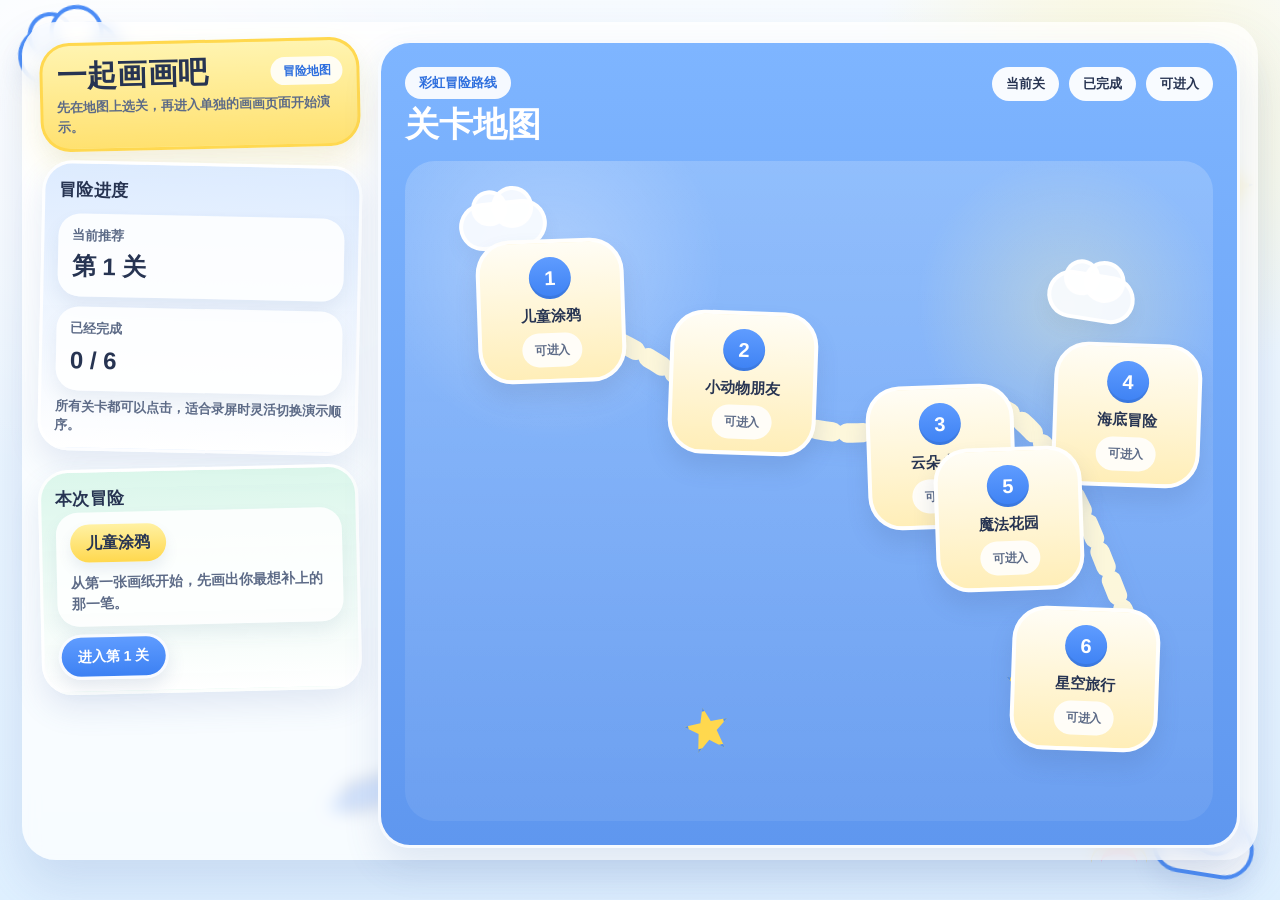
==== commit 0982f095: "Split map and drawing into separate pages" ====
--- a/index.html
+++ b/index.html
@@ -18,8 +18,8 @@
     <meta http-equiv="Cache-Control" content="no-cache, no-store, must-revalidate">
     <meta http-equiv="Pragma" content="no-cache">
     <meta http-equiv="Expires" content="0">
-    <link rel="stylesheet" href="./style.css?v=20260629-map">
-    <title>一起画画吧</title>
+    <link rel="stylesheet" href="./style.css?v=20260629-split">
+    <title>一起画画吧 | 关卡地图</title>
   </head>
   <body>
     <div class="page-decor decor-cloud decor-cloud-left"></div>
@@ -30,7 +30,7 @@
     <div class="page-decor decor-crayon"></div>
 
     <div class="app-shell">
-      <section class="map-screen" id="mapScreen">
+      <section class="map-screen">
         <div class="map-shell">
           <aside class="map-sidebar">
             <section class="card hero-card tilt-left">
@@ -38,7 +38,7 @@
                 <h1>一起画画吧</h1>
                 <span class="hero-pill">冒险地图</span>
               </div>
-              <p>选一关开始，用你的画笔和小蓝画笔一起闯关。</p>
+              <p>先在地图上选关，再进入单独的画画页面开始演示。</p>
             </section>
 
             <section class="card panel-card panel-blue tilt-right">
@@ -53,7 +53,7 @@
                   <span id="mapCompletedCount">0 / 6</span>
                 </div>
               </div>
-              <p class="panel-help">所有关卡都可以直接点开，适合录屏演示切换。</p>
+              <p class="panel-help">所有关卡都可以点击，适合录屏时灵活切换演示顺序。</p>
             </section>
 
             <section class="card panel-card panel-mint tilt-left">
@@ -63,7 +63,7 @@
                 <p id="mapCurrentDescription">从第一张画纸开始，先画出你最想补上的那一笔。</p>
               </div>
               <div class="button-row button-row-single">
-                <button id="btnStartCurrentLevel">从当前关开始</button>
+                <button id="btnStartCurrentLevel">进入第 1 关</button>
               </div>
             </section>
           </aside>
@@ -126,143 +126,8 @@
           </main>
         </div>
       </section>
-
-      <section class="level-screen" id="levelScreen" hidden>
-        <aside class="sidebar">
-          <section class="card hero-card tilt-left">
-            <div class="hero-card-top">
-              <h1>一起画画吧</h1>
-              <span class="hero-pill">视频演示样机</span>
-            </div>
-            <div class="button-row button-row-single hero-button-row">
-              <button id="btnBackToMap">返回地图</button>
-            </div>
-          </section>
-
-          <section class="card panel-card panel-blue tilt-right">
-            <h2>绘画主题</h2>
-            <label class="control-group control-block">
-              <span class="control-label">当前主题</span>
-              <div class="select-shell">
-                <select id="selectModels"></select>
-              </div>
-            </label>
-            <div class="button-row">
-              <button id="btnRandom">换个主题</button>
-              <button id="btnClear">重新开始</button>
-            </div>
-            <div class="button-row button-row-single">
-              <button id="btnExport">导出记录</button>
-            </div>
-          </section>
-
-          <section class="card panel-card panel-peach tilt-left">
-            <h2>和 AI 轮流画</h2>
-            <p class="panel-help">当前是录屏用样机，蓝色笔画同样由你手工完成。</p>
-            <div class="button-row">
-              <button id="btnGenerateAI">AI 接着画</button>
-              <button id="btnGenerateFullAI">AI 帮我画完整</button>
-            </div>
-            <div class="button-row">
-              <button id="btnKeepAI">保留这次</button>
-              <button id="btnRetryAI">换一个试试</button>
-            </div>
-            <div class="button-row">
-              <button id="btnUndoAI">撤回 AI</button>
-              <button id="btnUndoUser">撤回这笔</button>
-            </div>
-          </section>
-
-          <section class="card panel-card panel-mint tilt-right">
-            <h2>画画小调节</h2>
-            <div class="controls slider-stack">
-              <label class="control-group control-slider">
-                <div class="slider-head">
-                  <span class="control-label">创意程度</span>
-                  <input id="valueTemperature" type="number" min="0" max="1" step="0.05">
-                </div>
-                <input id="inputTemperature" type="range" min="0" max="1" step="0.05">
-              </label>
-
-              <label class="control-group control-slider">
-                <div class="slider-head">
-                  <span class="control-label">每轮笔数</span>
-                  <input id="valueAIStrokeCount" type="number" min="1" max="5" step="1">
-                </div>
-                <input id="inputAIStrokeCount" type="range" min="1" max="5" step="1">
-              </label>
-
-              <label class="control-group control-slider">
-                <div class="slider-head">
-                  <span class="control-label">线条圆滑度</span>
-                  <input id="valueSmoothingLevel" type="number" min="0" max="4" step="1">
-                </div>
-                <input id="inputSmoothingLevel" type="range" min="0" max="4" step="1">
-              </label>
-            </div>
-          </section>
-
-          <section class="card status-panel">
-            <div class="status-top">
-              <h2>现在状态</h2>
-              <span class="status-badge" id="textLastAction">准备好了</span>
-            </div>
-            <div class="status-main">
-              <div class="status-item">
-                <strong>现在状态</strong>
-                <span id="textStatusMessage">-</span>
-              </div>
-            </div>
-          </section>
-        </aside>
-
-        <main class="stage">
-          <div class="stage-card">
-            <div class="stage-header">
-              <div class="stage-header-main">
-                <h2>画布区</h2>
-                <span class="stage-theme-pill" id="textCurrentTheme">儿童涂鸦</span>
-              </div>
-              <div class="legend-pills">
-                <span class="legend-pill legend-user">你来画：黑色</span>
-                <span class="legend-pill legend-ai">AI 来画：蓝色</span>
-              </div>
-            </div>
-
-            <div class="sketch-board">
-              <div class="paper-tape paper-tape-left"></div>
-              <div class="paper-tape paper-tape-right"></div>
-              <div class="level-badge" id="textBoardLevel">第 1 关</div>
-              <div class="board-note">
-                <strong id="textBoardNoteTitle">这里是画纸</strong>
-                <span id="textBoardNoteDescription">从第一张画纸开始，先画出你最想补上的那一笔。</span>
-              </div>
-              <div class="board-smile board-smile-top"></div>
-              <div class="board-smile board-smile-bottom"></div>
-              <div class="board-star board-star-bottom"></div>
-              <div id="sketch">
-                <canvas id="drawCanvas"></canvas>
-                <div class="role-sticker role-human" id="roleSticker">人工作画</div>
-                <button class="finish-sticker" id="btnFinish" type="button">完成</button>
-                <div class="level-modal" id="levelModal" hidden>
-                  <div class="level-modal-backdrop" data-close-modal="true"></div>
-                  <div class="level-modal-card" role="dialog" aria-modal="true" aria-labelledby="levelModalTitle">
-                    <div class="modal-star"></div>
-                    <p class="level-modal-kicker">太棒啦</p>
-                    <h3 id="levelModalTitle">闯关成功</h3>
-                    <p class="level-modal-copy">这张画纸已经完成啦，回到地图继续冒险吧。</p>
-                    <div class="level-modal-actions">
-                      <button class="modal-secondary" id="btnCloseModal" type="button">再看一眼</button>
-                      <button class="modal-primary" id="btnNextLevel" type="button">回到地图</button>
-                    </div>
-                  </div>
-                </div>
-              </div>
-            </div>
-          </div>
-        </main>
-      </section>
     </div>
+    <script src="level-data.js"></script>
+    <script src="map.js"></script>
   </body>
-  <script src="ui-demo.js"></script>
 </html>
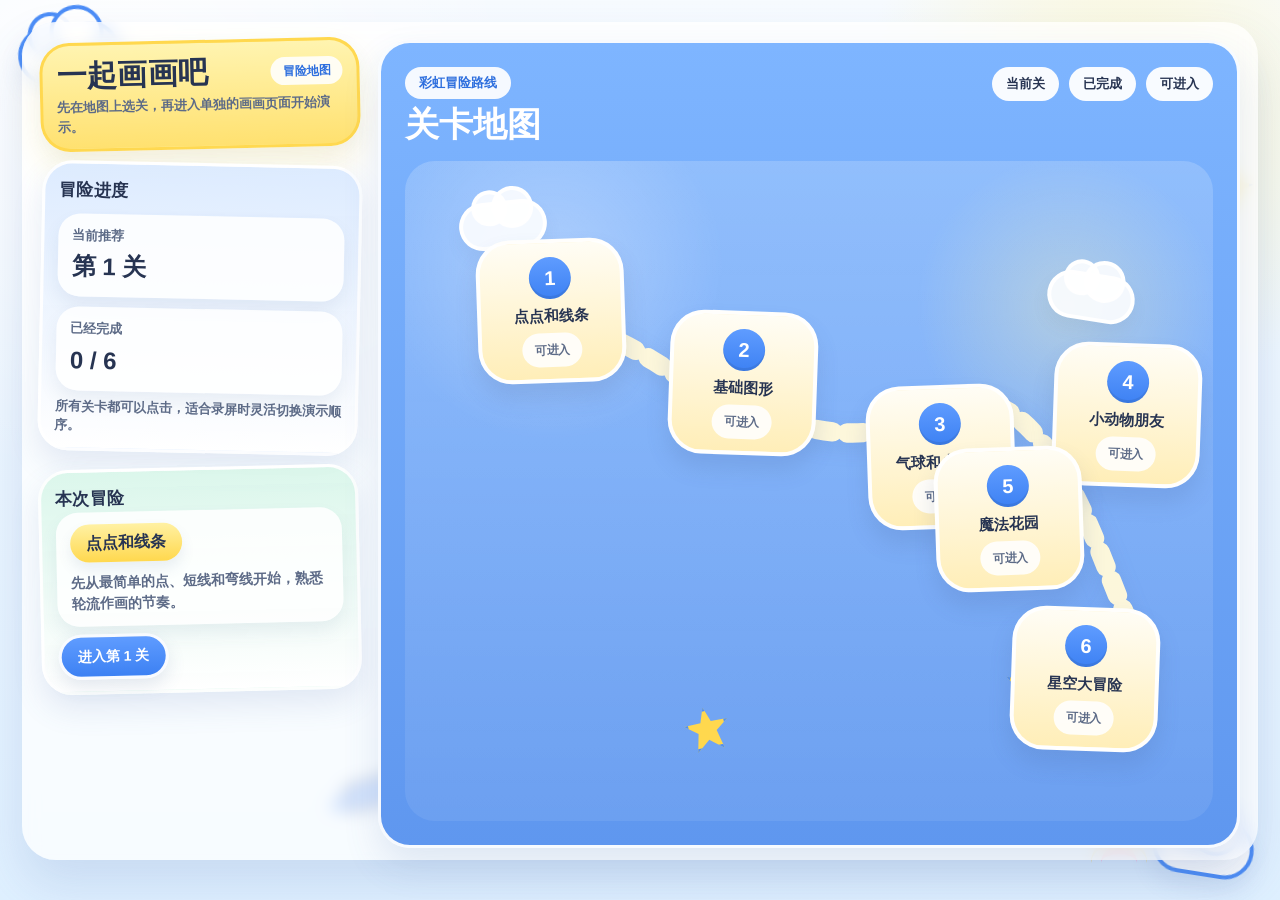
==== commit 3070cb4f: "Make map levels open canvas via direct links" ====
--- a/index.html
+++ b/index.html
@@ -59,11 +59,11 @@
             <section class="card panel-card panel-mint tilt-left">
               <h2>本次冒险</h2>
               <div class="map-current-card">
-                <div class="map-current-sticker" id="mapCurrentTheme">儿童涂鸦</div>
-                <p id="mapCurrentDescription">从第一张画纸开始，先画出你最想补上的那一笔。</p>
+                <div class="map-current-sticker" id="mapCurrentTheme">点点和线条</div>
+                <p id="mapCurrentDescription">先从最简单的点、短线和弯线开始，熟悉轮流作画的节奏。</p>
               </div>
               <div class="button-row button-row-single">
-                <button id="btnStartCurrentLevel">进入第 1 关</button>
+                <a class="button-link primary-link" id="btnStartCurrentLevel" href="./level.html?level=1">进入第 1 关</a>
               </div>
             </section>
           </aside>
@@ -92,35 +92,35 @@
                 <div class="map-decoration map-decoration-star map-star-one"></div>
                 <div class="map-decoration map-decoration-star map-star-two"></div>
 
-                <button class="level-node level-node-1" type="button" data-level-id="1">
+                <a class="level-node level-node-1" data-level-id="1" href="./level.html?level=1">
                   <span class="level-node-num">1</span>
-                  <span class="level-node-title">儿童涂鸦</span>
-                </button>
+                  <span class="level-node-title">点点和线条</span>
+                </a>
 
-                <button class="level-node level-node-2" type="button" data-level-id="2">
+                <a class="level-node level-node-2" data-level-id="2" href="./level.html?level=2">
                   <span class="level-node-num">2</span>
+                  <span class="level-node-title">基础图形</span>
+                </a>
+
+                <a class="level-node level-node-3" data-level-id="3" href="./level.html?level=3">
+                  <span class="level-node-num">3</span>
+                  <span class="level-node-title">气球和小房子</span>
+                </a>
+
+                <a class="level-node level-node-4" data-level-id="4" href="./level.html?level=4">
+                  <span class="level-node-num">4</span>
                   <span class="level-node-title">小动物朋友</span>
-                </button>
+                </a>
 
-                <button class="level-node level-node-3" type="button" data-level-id="3">
-                  <span class="level-node-num">3</span>
-                  <span class="level-node-title">云朵小镇</span>
-                </button>
-
-                <button class="level-node level-node-4" type="button" data-level-id="4">
-                  <span class="level-node-num">4</span>
-                  <span class="level-node-title">海底冒险</span>
-                </button>
-
-                <button class="level-node level-node-5" type="button" data-level-id="5">
+                <a class="level-node level-node-5" data-level-id="5" href="./level.html?level=5">
                   <span class="level-node-num">5</span>
                   <span class="level-node-title">魔法花园</span>
-                </button>
+                </a>
 
-                <button class="level-node level-node-6" type="button" data-level-id="6">
+                <a class="level-node level-node-6" data-level-id="6" href="./level.html?level=6">
                   <span class="level-node-num">6</span>
-                  <span class="level-node-title">星空旅行</span>
-                </button>
+                  <span class="level-node-title">星空大冒险</span>
+                </a>
               </div>
             </section>
           </main>
--- a/style.css
+++ b/style.css
@@ -46,13 +46,17 @@
 
 button,
 select,
-input {
+input,
+.button-link,
+.level-node {
   font: inherit;
 }
 
 button,
 select,
 input,
+.button-link,
+.level-node,
 .role-sticker,
 .finish-sticker {
   touch-action: manipulation;
@@ -449,6 +453,7 @@
   justify-content: center;
   gap: 8px;
   text-align: center;
+  text-decoration: none;
   transform: rotate(-2deg);
 }
 
@@ -456,7 +461,7 @@
   transform: rotate(2deg);
 }
 
-.level-node:hover:not([disabled]) {
+.level-node:hover {
   transform: translateY(-3px) rotate(0deg) scale(1.02);
 }
 
@@ -747,13 +752,18 @@
   margin-top: 8px;
 }
 
-button {
+button,
+.button-link {
+  display: inline-flex;
+  align-items: center;
+  justify-content: center;
   min-height: 42px;
   padding: 9px 16px;
   border: 3px solid rgba(255, 255, 255, 0.96);
   border-radius: 999px;
   background: var(--white);
   color: var(--blue-deep);
+  text-decoration: none;
   font-size: 14px;
   font-weight: 900;
   cursor: pointer;
@@ -761,11 +771,13 @@
   transition: transform 0.14s ease, box-shadow 0.14s ease, background 0.14s ease;
 }
 
-button:hover:not([disabled]) {
+button:hover:not([disabled]),
+.button-link:hover {
   transform: translateY(-2px) scale(1.015);
 }
 
-button:active:not([disabled]) {
+button:active:not([disabled]),
+.button-link:active {
   transform: translateY(1px) scale(0.995);
 }
 
@@ -1331,7 +1343,8 @@
     padding: 20px 20px 16px;
   }
 
-  button {
+  button,
+  .button-link {
     min-height: 52px;
     padding: 12px 18px;
     font-size: 16px;
@@ -1397,7 +1410,9 @@
 
 select:focus-visible,
 button:focus-visible,
-input:focus-visible {
+input:focus-visible,
+.button-link:focus-visible,
+.level-node:focus-visible {
   outline: 3px solid rgba(255, 216, 78, 0.95);
   outline-offset: 2px;
 }
@@ -1623,7 +1638,8 @@
     flex-direction: column;
   }
 
-  button {
+  button,
+  .button-link {
     width: 100%;
   }
 
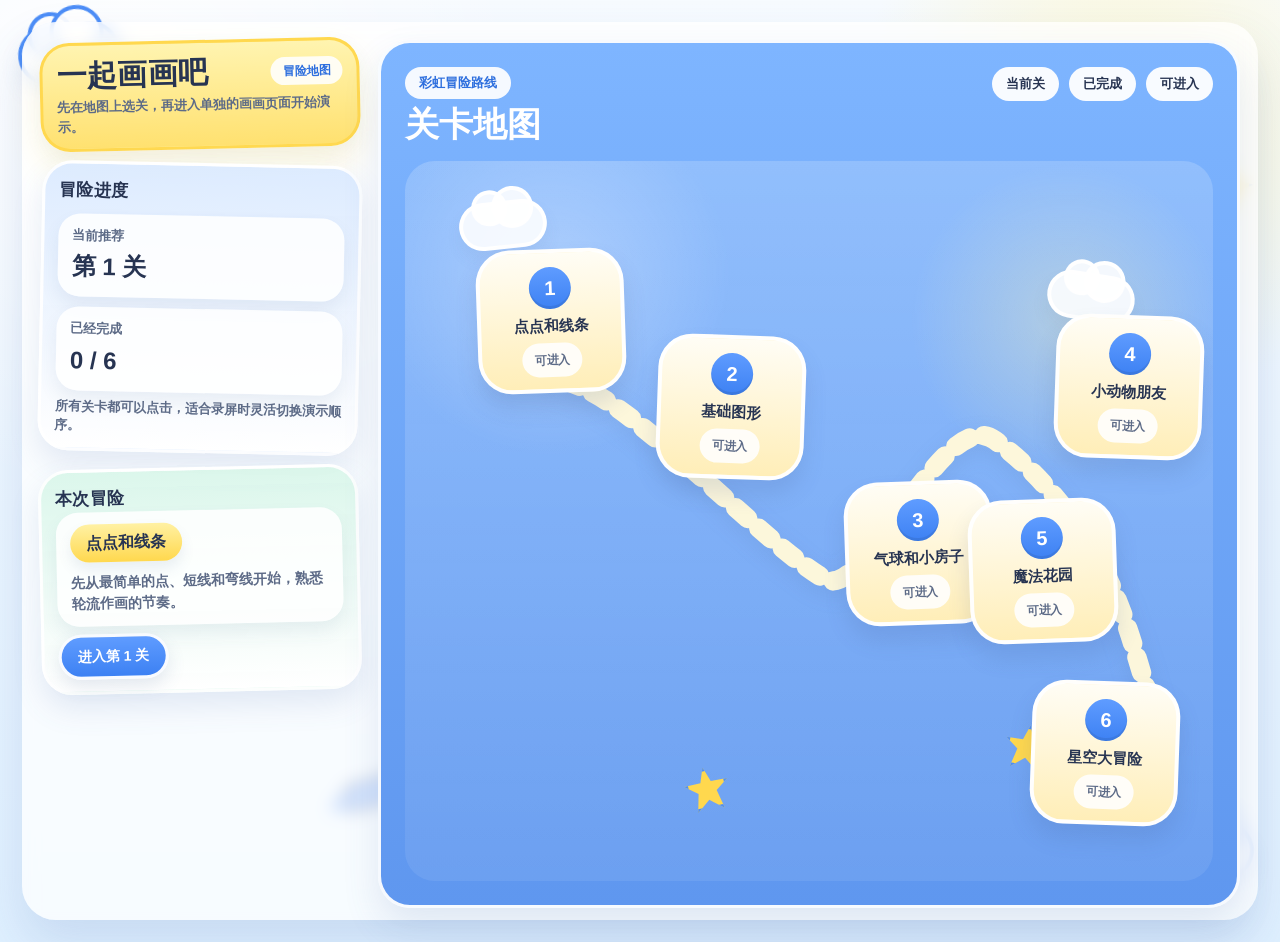
==== commit d01c58bf: "Adjust map card spacing" ====
--- a/index.html
+++ b/index.html
@@ -18,7 +18,7 @@
     <meta http-equiv="Cache-Control" content="no-cache, no-store, must-revalidate">
     <meta http-equiv="Pragma" content="no-cache">
     <meta http-equiv="Expires" content="0">
-    <link rel="stylesheet" href="./style.css?v=20260629-split">
+    <link rel="stylesheet" href="./style.css?v=20260629-cachefix-1">
     <title>一起画画吧 | 关卡地图</title>
   </head>
   <body>
@@ -84,7 +84,7 @@
 
               <div class="map-network">
                 <svg class="map-path" viewBox="0 0 1000 620" aria-hidden="true">
-                  <path d="M120 110 C230 80, 300 150, 360 180 S520 250, 585 235 S710 165, 775 235 S865 410, 910 505" />
+                  <path d="M122 130 C212 116, 276 180, 330 224 S470 354, 520 382 S666 164, 730 210 S850 330, 880 404 S916 530, 940 572" />
                 </svg>
 
                 <div class="map-decoration map-decoration-cloud map-cloud-one"></div>
@@ -127,7 +127,7 @@
         </div>
       </section>
     </div>
-    <script src="level-data.js"></script>
-    <script src="map.js"></script>
+    <script src="level-data.js?v=20260629-cachefix-1"></script>
+    <script src="map.js?v=20260629-cachefix-1"></script>
   </body>
 </html>
--- a/style.css
+++ b/style.css
@@ -343,7 +343,7 @@
 
 .map-network {
   position: relative;
-  min-height: 660px;
+  min-height: 720px;
   border-radius: 30px;
   overflow: hidden;
   background:
@@ -545,32 +545,32 @@
 
 .level-node-1 {
   left: 72px;
-  top: 78px;
+  top: 88px;
 }
 
 .level-node-2 {
-  left: 264px;
-  top: 150px;
+  left: 252px;
+  top: 174px;
 }
 
 .level-node-3 {
-  left: 462px;
-  top: 224px;
+  left: 440px;
+  top: 320px;
 }
 
 .level-node-4 {
-  left: 648px;
-  top: 182px;
+  left: 650px;
+  top: 154px;
 }
 
 .level-node-5 {
-  right: 130px;
-  top: 286px;
+  right: 96px;
+  top: 338px;
 }
 
 .level-node-6 {
-  right: 54px;
-  bottom: 70px;
+  right: 34px;
+  top: 520px;
 }
 
 .sidebar {
@@ -1161,6 +1161,8 @@
   box-shadow:
     12px 14px 0 rgba(183, 157, 107, 0.18),
     0 18px 32px rgba(74, 99, 149, 0.14);
+  touch-action: none;
+  overscroll-behavior: contain;
 }
 
 #sketch::before {
@@ -1517,7 +1519,7 @@
   }
 
   .map-network {
-    min-height: 520px;
+    min-height: 600px;
   }
 
   .level-node {
@@ -1531,33 +1533,33 @@
   }
 
   .level-node-1 {
-    left: 36px;
-    top: 78px;
+    left: 30px;
+    top: 82px;
   }
 
   .level-node-2 {
-    left: 190px;
-    top: 140px;
+    left: 174px;
+    top: 166px;
   }
 
   .level-node-3 {
-    left: 340px;
-    top: 206px;
+    left: 320px;
+    top: 274px;
   }
 
   .level-node-4 {
-    left: 502px;
-    top: 168px;
+    left: 492px;
+    top: 154px;
   }
 
   .level-node-5 {
-    right: 110px;
-    top: 258px;
+    right: 74px;
+    top: 314px;
   }
 
   .level-node-6 {
-    right: 26px;
-    bottom: 54px;
+    right: 20px;
+    top: 438px;
   }
 
   .stage-card {
